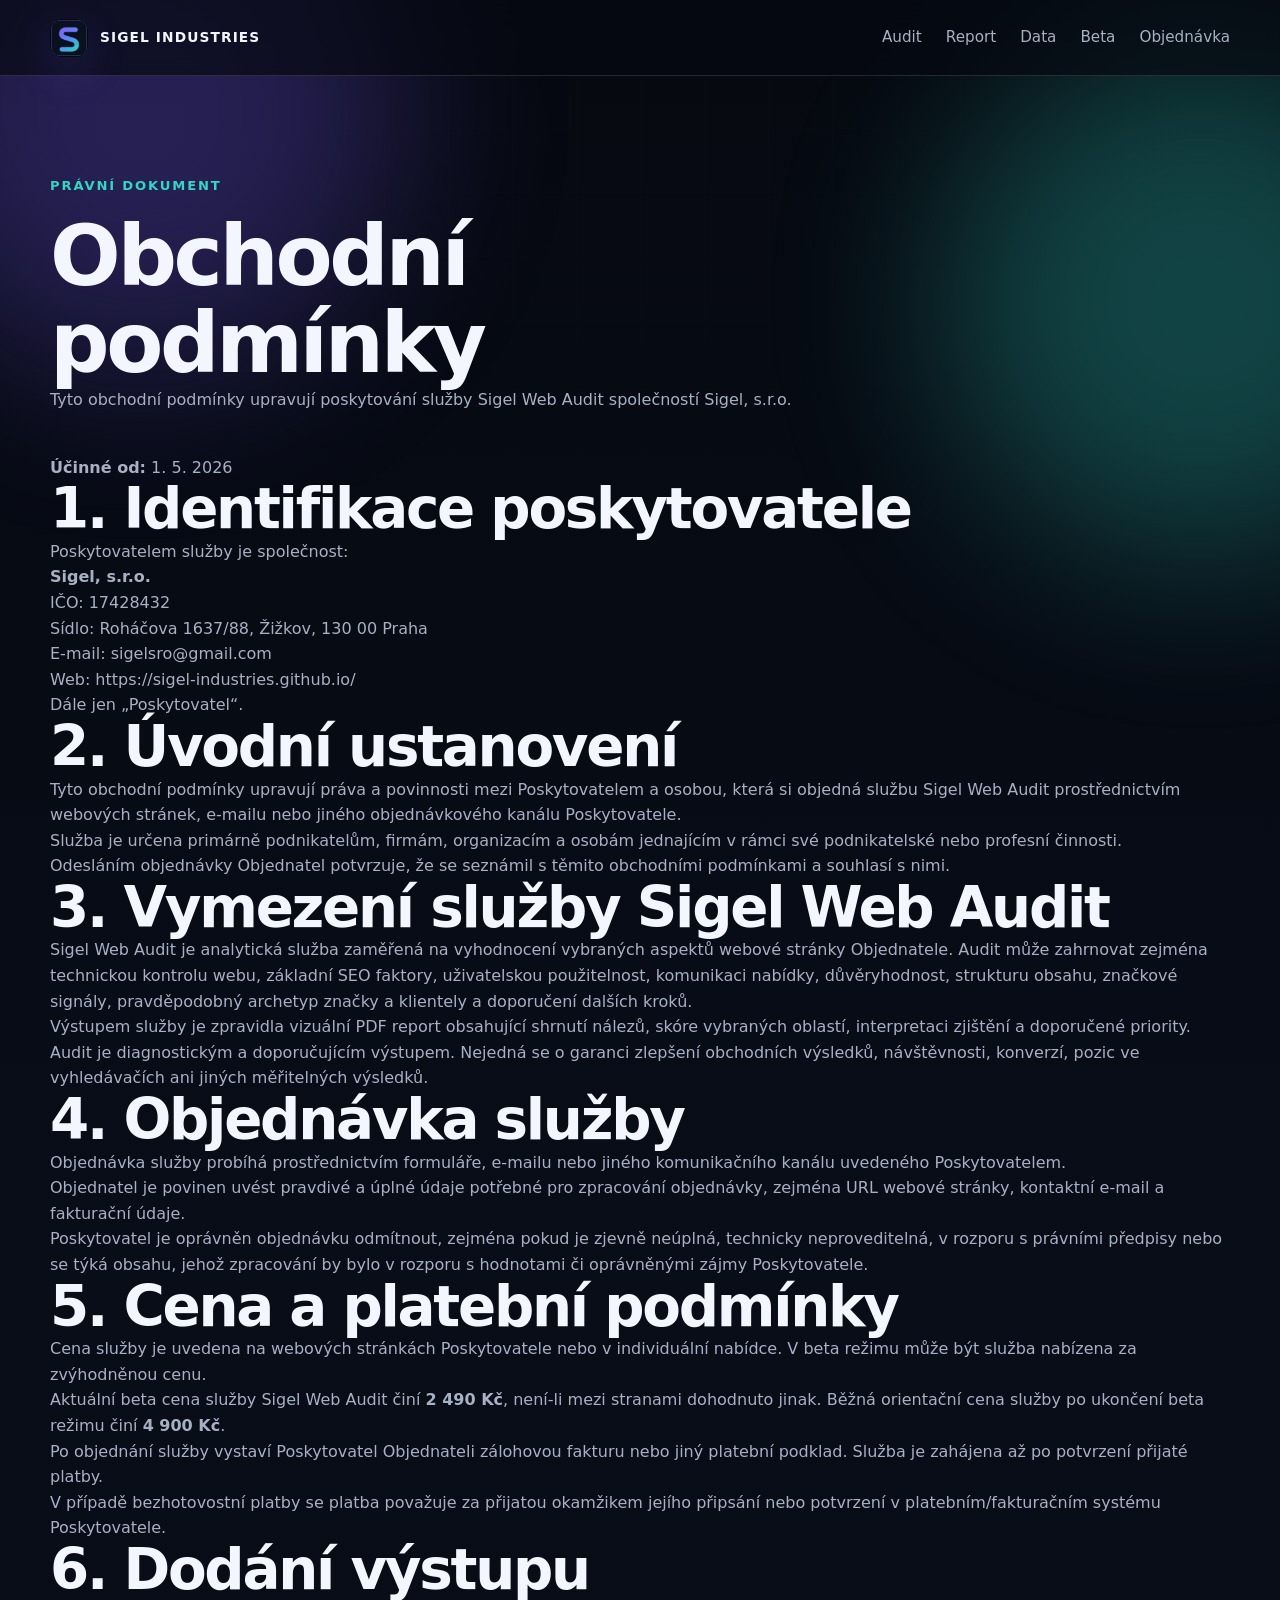
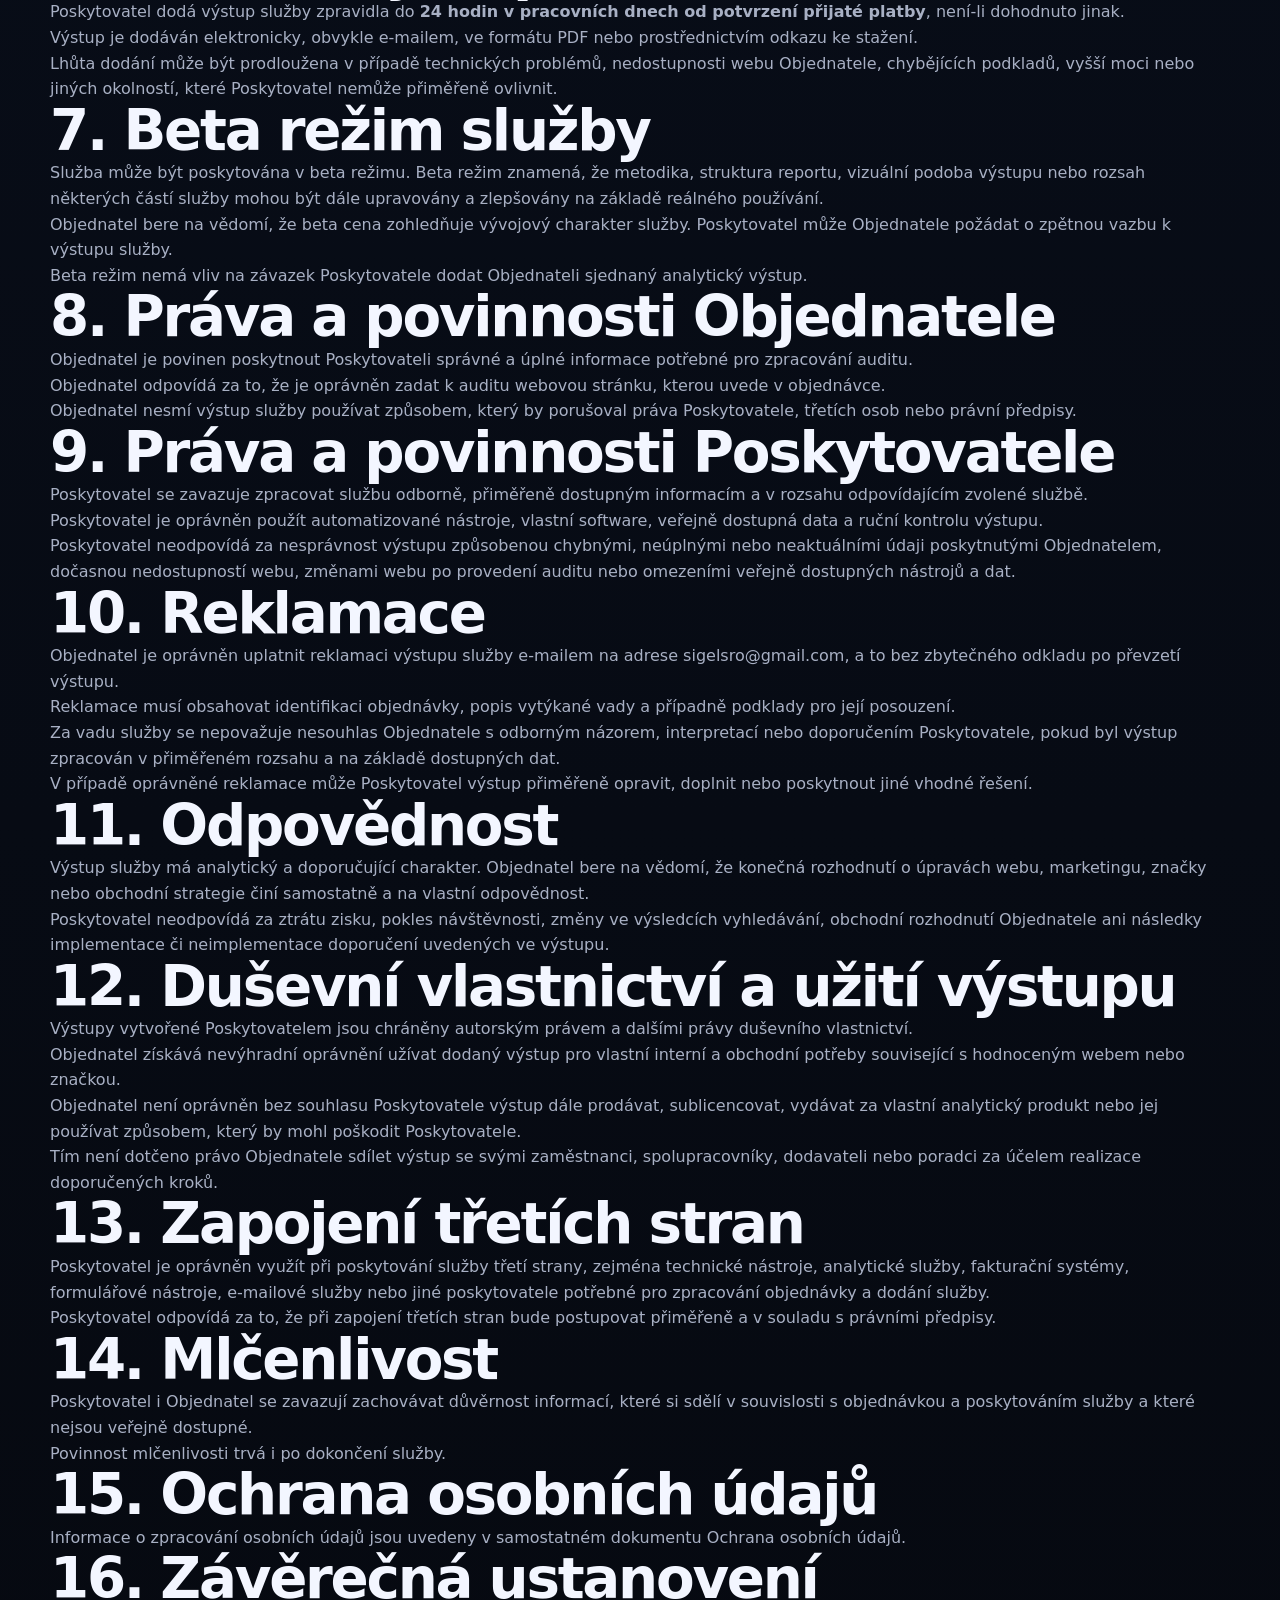
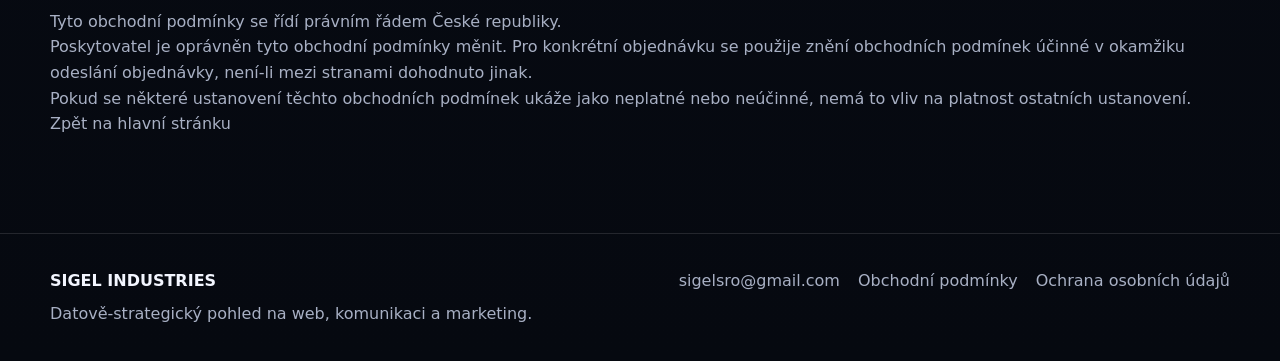
==== obchodni-podminky.html @ 108f1c7a "Create obchodni-podminky.html" ====
<!doctype html>
<html lang="cs">
<head>
  <meta charset="utf-8" />
  <meta name="viewport" content="width=device-width, initial-scale=1" />

  <title>Obchodní podmínky | SIGEL INDUSTRIES</title>
  <meta name="description" content="Obchodní podmínky služby Sigel Web Audit poskytované společností Sigel, s.r.o." />
  <meta name="robots" content="index, follow" />
  <link rel="canonical" href="https://sigel-industries.github.io/obchodni-podminky.html" />

  <link rel="icon" href="favicon.ico" sizes="any">
  <link rel="icon" type="image/png" sizes="32x32" href="favicon-32.png">
  <link rel="icon" type="image/png" sizes="16x16" href="favicon-16.png">
  <link rel="apple-touch-icon" href="apple-touch-icon.png">

  <link rel="stylesheet" href="style.css" />
</head>

<body>
  <div class="page-grid" aria-hidden="true"></div>
  <div class="page-glow page-glow-a" aria-hidden="true"></div>
  <div class="page-glow page-glow-b" aria-hidden="true"></div>

  <header class="site-header">
    <div class="container header-inner">
      <a href="index.html#top" class="brand" aria-label="SIGEL INDUSTRIES">
        <span class="brand-mark">
          <img src="sigel-mark-256.png" alt="" class="brand-logo" aria-hidden="true">
        </span>
        <span class="brand-text">SIGEL INDUSTRIES</span>
      </a>

      <nav class="nav" aria-label="Hlavní navigace">
        <a href="index.html#audit">Audit</a>
        <a href="index.html#report">Report</a>
        <a href="index.html#data">Data</a>
        <a href="index.html#beta">Beta</a>
        <a href="index.html#order">Objednávka</a>
      </nav>
    </div>
  </header>

  <main>
    <section class="section legal-page">
      <div class="container">
        <div class="section-heading reveal">
          <p class="eyebrow">Právní dokument</p>
          <h1>Obchodní podmínky</h1>
          <p>
            Tyto obchodní podmínky upravují poskytování služby Sigel Web Audit
            společností Sigel, s.r.o.
          </p>
        </div>

        <article class="legal-content reveal">
          <p><strong>Účinné od:</strong> 1. 5. 2026</p>

          <h2>1. Identifikace poskytovatele</h2>
          <p>
            Poskytovatelem služby je společnost:
          </p>
          <p>
            <strong>Sigel, s.r.o.</strong><br>
            IČO: 17428432<br>
            Sídlo: Roháčova 1637/88, Žižkov, 130 00 Praha<br>
            E-mail: <a href="mailto:sigelsro@gmail.com">sigelsro@gmail.com</a><br>
            Web: <a href="https://sigel-industries.github.io/">https://sigel-industries.github.io/</a>
          </p>
          <p>
            Dále jen „Poskytovatel“.
          </p>

          <h2>2. Úvodní ustanovení</h2>
          <p>
            Tyto obchodní podmínky upravují práva a povinnosti mezi Poskytovatelem
            a osobou, která si objedná službu Sigel Web Audit prostřednictvím webových
            stránek, e-mailu nebo jiného objednávkového kanálu Poskytovatele.
          </p>
          <p>
            Služba je určena primárně podnikatelům, firmám, organizacím a osobám
            jednajícím v rámci své podnikatelské nebo profesní činnosti.
          </p>
          <p>
            Odesláním objednávky Objednatel potvrzuje, že se seznámil s těmito
            obchodními podmínkami a souhlasí s nimi.
          </p>

          <h2>3. Vymezení služby Sigel Web Audit</h2>
          <p>
            Sigel Web Audit je analytická služba zaměřená na vyhodnocení vybraných
            aspektů webové stránky Objednatele. Audit může zahrnovat zejména technickou
            kontrolu webu, základní SEO faktory, uživatelskou použitelnost, komunikaci
            nabídky, důvěryhodnost, strukturu obsahu, značkové signály, pravděpodobný
            archetyp značky a klientely a doporučení dalších kroků.
          </p>
          <p>
            Výstupem služby je zpravidla vizuální PDF report obsahující shrnutí nálezů,
            skóre vybraných oblastí, interpretaci zjištění a doporučené priority.
          </p>
          <p>
            Audit je diagnostickým a doporučujícím výstupem. Nejedná se o garanci
            zlepšení obchodních výsledků, návštěvnosti, konverzí, pozic ve vyhledávačích
            ani jiných měřitelných výsledků.
          </p>

          <h2>4. Objednávka služby</h2>
          <p>
            Objednávka služby probíhá prostřednictvím formuláře, e-mailu nebo jiného
            komunikačního kanálu uvedeného Poskytovatelem.
          </p>
          <p>
            Objednatel je povinen uvést pravdivé a úplné údaje potřebné pro zpracování
            objednávky, zejména URL webové stránky, kontaktní e-mail a fakturační údaje.
          </p>
          <p>
            Poskytovatel je oprávněn objednávku odmítnout, zejména pokud je zjevně
            neúplná, technicky neproveditelná, v rozporu s právními předpisy nebo se
            týká obsahu, jehož zpracování by bylo v rozporu s hodnotami či oprávněnými
            zájmy Poskytovatele.
          </p>

          <h2>5. Cena a platební podmínky</h2>
          <p>
            Cena služby je uvedena na webových stránkách Poskytovatele nebo v individuální
            nabídce. V beta režimu může být služba nabízena za zvýhodněnou cenu.
          </p>
          <p>
            Aktuální beta cena služby Sigel Web Audit činí <strong>2 490 Kč</strong>,
            není-li mezi stranami dohodnuto jinak. Běžná orientační cena služby po ukončení
            beta režimu činí <strong>4 900 Kč</strong>.
          </p>
          <p>
            Po objednání služby vystaví Poskytovatel Objednateli zálohovou fakturu nebo
            jiný platební podklad. Služba je zahájena až po potvrzení přijaté platby.
          </p>
          <p>
            V případě bezhotovostní platby se platba považuje za přijatou okamžikem
            jejího připsání nebo potvrzení v platebním/fakturačním systému Poskytovatele.
          </p>

          <h2>6. Dodání výstupu</h2>
          <p>
            Poskytovatel dodá výstup služby zpravidla do <strong>24 hodin v pracovních dnech
            od potvrzení přijaté platby</strong>, není-li dohodnuto jinak.
          </p>
          <p>
            Výstup je dodáván elektronicky, obvykle e-mailem, ve formátu PDF nebo
            prostřednictvím odkazu ke stažení.
          </p>
          <p>
            Lhůta dodání může být prodloužena v případě technických problémů, nedostupnosti
            webu Objednatele, chybějících podkladů, vyšší moci nebo jiných okolností,
            které Poskytovatel nemůže přiměřeně ovlivnit.
          </p>

          <h2>7. Beta režim služby</h2>
          <p>
            Služba může být poskytována v beta režimu. Beta režim znamená, že metodika,
            struktura reportu, vizuální podoba výstupu nebo rozsah některých částí služby
            mohou být dále upravovány a zlepšovány na základě reálného používání.
          </p>
          <p>
            Objednatel bere na vědomí, že beta cena zohledňuje vývojový charakter služby.
            Poskytovatel může Objednatele požádat o zpětnou vazbu k výstupu služby.
          </p>
          <p>
            Beta režim nemá vliv na závazek Poskytovatele dodat Objednateli sjednaný
            analytický výstup.
          </p>

          <h2>8. Práva a povinnosti Objednatele</h2>
          <p>
            Objednatel je povinen poskytnout Poskytovateli správné a úplné informace
            potřebné pro zpracování auditu.
          </p>
          <p>
            Objednatel odpovídá za to, že je oprávněn zadat k auditu webovou stránku,
            kterou uvede v objednávce.
          </p>
          <p>
            Objednatel nesmí výstup služby používat způsobem, který by porušoval práva
            Poskytovatele, třetích osob nebo právní předpisy.
          </p>

          <h2>9. Práva a povinnosti Poskytovatele</h2>
          <p>
            Poskytovatel se zavazuje zpracovat službu odborně, přiměřeně dostupným
            informacím a v rozsahu odpovídajícím zvolené službě.
          </p>
          <p>
            Poskytovatel je oprávněn použít automatizované nástroje, vlastní software,
            veřejně dostupná data a ruční kontrolu výstupu.
          </p>
          <p>
            Poskytovatel neodpovídá za nesprávnost výstupu způsobenou chybnými,
            neúplnými nebo neaktuálními údaji poskytnutými Objednatelem, dočasnou
            nedostupností webu, změnami webu po provedení auditu nebo omezeními
            veřejně dostupných nástrojů a dat.
          </p>

          <h2>10. Reklamace</h2>
          <p>
            Objednatel je oprávněn uplatnit reklamaci výstupu služby e-mailem na adrese
            <a href="mailto:sigelsro@gmail.com">sigelsro@gmail.com</a>, a to bez zbytečného
            odkladu po převzetí výstupu.
          </p>
          <p>
            Reklamace musí obsahovat identifikaci objednávky, popis vytýkané vady
            a případně podklady pro její posouzení.
          </p>
          <p>
            Za vadu služby se nepovažuje nesouhlas Objednatele s odborným názorem,
            interpretací nebo doporučením Poskytovatele, pokud byl výstup zpracován
            v přiměřeném rozsahu a na základě dostupných dat.
          </p>
          <p>
            V případě oprávněné reklamace může Poskytovatel výstup přiměřeně opravit,
            doplnit nebo poskytnout jiné vhodné řešení.
          </p>

          <h2>11. Odpovědnost</h2>
          <p>
            Výstup služby má analytický a doporučující charakter. Objednatel bere na vědomí,
            že konečná rozhodnutí o úpravách webu, marketingu, značky nebo obchodní
            strategie činí samostatně a na vlastní odpovědnost.
          </p>
          <p>
            Poskytovatel neodpovídá za ztrátu zisku, pokles návštěvnosti, změny ve výsledcích
            vyhledávání, obchodní rozhodnutí Objednatele ani následky implementace či
            neimplementace doporučení uvedených ve výstupu.
          </p>

          <h2>12. Duševní vlastnictví a užití výstupu</h2>
          <p>
            Výstupy vytvořené Poskytovatelem jsou chráněny autorským právem a dalšími
            právy duševního vlastnictví.
          </p>
          <p>
            Objednatel získává nevýhradní oprávnění užívat dodaný výstup pro vlastní
            interní a obchodní potřeby související s hodnoceným webem nebo značkou.
          </p>
          <p>
            Objednatel není oprávněn bez souhlasu Poskytovatele výstup dále prodávat,
            sublicencovat, vydávat za vlastní analytický produkt nebo jej používat způsobem,
            který by mohl poškodit Poskytovatele.
          </p>
          <p>
            Tím není dotčeno právo Objednatele sdílet výstup se svými zaměstnanci,
            spolupracovníky, dodavateli nebo poradci za účelem realizace doporučených
            kroků.
          </p>

          <h2>13. Zapojení třetích stran</h2>
          <p>
            Poskytovatel je oprávněn využít při poskytování služby třetí strany, zejména
            technické nástroje, analytické služby, fakturační systémy, formulářové nástroje,
            e-mailové služby nebo jiné poskytovatele potřebné pro zpracování objednávky
            a dodání služby.
          </p>
          <p>
            Poskytovatel odpovídá za to, že při zapojení třetích stran bude postupovat
            přiměřeně a v souladu s právními předpisy.
          </p>

          <h2>14. Mlčenlivost</h2>
          <p>
            Poskytovatel i Objednatel se zavazují zachovávat důvěrnost informací, které
            si sdělí v souvislosti s objednávkou a poskytováním služby a které nejsou
            veřejně dostupné.
          </p>
          <p>
            Povinnost mlčenlivosti trvá i po dokončení služby.
          </p>

          <h2>15. Ochrana osobních údajů</h2>
          <p>
            Informace o zpracování osobních údajů jsou uvedeny v samostatném dokumentu
            <a href="ochrana-osobnich-udaju.html">Ochrana osobních údajů</a>.
          </p>

          <h2>16. Závěrečná ustanovení</h2>
          <p>
            Tyto obchodní podmínky se řídí právním řádem České republiky.
          </p>
          <p>
            Poskytovatel je oprávněn tyto obchodní podmínky měnit. Pro konkrétní objednávku
            se použije znění obchodních podmínek účinné v okamžiku odeslání objednávky,
            není-li mezi stranami dohodnuto jinak.
          </p>
          <p>
            Pokud se některé ustanovení těchto obchodních podmínek ukáže jako neplatné
            nebo neúčinné, nemá to vliv na platnost ostatních ustanovení.
          </p>

          <p class="legal-backlink">
            <a href="index.html">Zpět na hlavní stránku</a>
          </p>
        </article>
      </div>
    </section>
  </main>

  <footer class="site-footer">
    <div class="container footer-inner">
      <div>
        <strong>SIGEL INDUSTRIES</strong>
        <p>Datově-strategický pohled na web, komunikaci a marketing.</p>
      </div>

      <div class="footer-links">
        <a href="mailto:sigelsro@gmail.com">sigelsro@gmail.com</a>
        <a href="obchodni-podminky.html">Obchodní podmínky</a>
        <a href="ochrana-osobnich-udaju.html">Ochrana osobních údajů</a>
      </div>
    </div>
  </footer>

  <script src="script.js"></script>
</body>
</html>
---- style.css ----
:root {
  --bg: #060910;
  --bg-soft: #0d1220;
  --bg-soft-2: #121933;
  --panel: rgba(255, 255, 255, 0.06);
  --panel-strong: rgba(255, 255, 255, 0.09);
  --text: #f3f6ff;
  --muted: #a8b0c4;
  --muted-2: #727b92;
  --line: rgba(255, 255, 255, 0.12);
  --accent: #7c5cff;
  --accent-2: #31d7c5;
  --accent-3: #96a7ff;
  --radius: 24px;
  --shadow: 0 30px 90px rgba(0, 0, 0, 0.35);
  --max: 1180px;
  --header-h: 76px;
}

* {
  box-sizing: border-box;
}

html {
  scroll-behavior: smooth;
  overflow-x: hidden;
}

body {
  margin: 0;
  font-family:
    Inter, ui-sans-serif, system-ui, -apple-system, BlinkMacSystemFont,
    "Segoe UI", sans-serif;
  background:
    linear-gradient(180deg, #060910 0%, #080d18 36%, #060910 100%);
  color: var(--text);
  line-height: 1.6;
  overflow-x: hidden;
}

.page-grid {
  position: fixed;
  inset: 0;
  pointer-events: none;
  z-index: -3;
  background-image:
    linear-gradient(rgba(255,255,255,0.03) 1px, transparent 1px),
    linear-gradient(90deg, rgba(255,255,255,0.03) 1px, transparent 1px);
  background-size: 64px 64px;
  mask-image: radial-gradient(circle at 50% 0%, black, transparent 72%);
  opacity: 0.42;
}

.page-glow {
  position: fixed;
  pointer-events: none;
  z-index: -4;
  width: 520px;
  height: 520px;
  border-radius: 999px;
  filter: blur(90px);
  opacity: 0.28;
}

.page-glow-a {
  top: -150px;
  left: -120px;
  background: #7c5cff;
}

.page-glow-b {
  top: 40px;
  right: -180px;
  background: #31d7c5;
}

a {
  color: inherit;
  text-decoration: none;
}

p {
  color: var(--muted);
  margin: 0;
}

h1,
h2,
h3 {
  margin: 0;
  line-height: 1.04;
  letter-spacing: -0.04em;
}

h1 {
  font-size: clamp(3rem, 6.5vw, 5.8rem);
}

h2 {
  font-size: clamp(2rem, 4.4vw, 4rem);
}

h3 {
  font-size: 1.2rem;
}

img,
svg,
iframe {
  max-width: 100%;
  height: auto;
}

.container {
  width: min(var(--max), calc(100% - 40px));
  margin: 0 auto;
}

.section {
  padding: 96px 0;
}

.eyebrow {
  display: inline-flex;
  color: var(--accent-2);
  font-size: 0.82rem;
  text-transform: uppercase;
  letter-spacing: 0.14em;
  font-weight: 700;
  margin-bottom: 18px;
}

.reveal {
  opacity: 0;
  transform: translateY(22px);
  transition:
    opacity 0.75s ease,
    transform 0.75s ease;
}

.reveal.is-visible {
  opacity: 1;
  transform: translateY(0);
}

.site-header {
  position: sticky;
  top: 0;
  z-index: 100;
  height: var(--header-h);
  backdrop-filter: blur(18px);
  background: rgba(7, 10, 18, 0.68);
  border-bottom: 1px solid var(--line);
  transition: background 0.24s ease, box-shadow 0.24s ease;
}

.site-header.is-scrolled {
  background: rgba(7, 10, 18, 0.92);
  box-shadow: 0 18px 50px rgba(0, 0, 0, 0.28);
}

.header-inner {
  height: 100%;
  display: flex;
  justify-content: space-between;
  align-items: center;
}

.brand {
  display: inline-flex;
  align-items: center;
  gap: 12px;
  font-weight: 700;
}

.brand-mark {
  width: 38px;
  height: 38px;
  border-radius: 12px;
  display: grid;
  place-items: center;
  background: transparent;
  border: none;
  overflow: hidden;
  box-shadow: 0 14px 40px rgba(124, 92, 255, 0.18);
}

.brand-logo {
  width: 38px;
  height: 38px;
  display: block;
  object-fit: cover;
  border-radius: 12px;
}

.brand-text {
  letter-spacing: 0.08em;
  text-transform: uppercase;
  font-size: 0.86rem;
  font-weight: 800;
}

.nav {
  display: flex;
  gap: 24px;
}

.nav a {
  position: relative;
  color: var(--muted);
  font-size: 0.95rem;
  transition: color 0.2s ease;
  padding: 4px 0;
}

.nav a::after {
  content: "";
  position: absolute;
  left: 0;
  bottom: -7px;
  width: 100%;
  height: 2px;
  background: linear-gradient(90deg, var(--accent), var(--accent-2));
  transform: scaleX(0);
  transform-origin: left;
  transition: transform 0.22s ease;
}

.nav a:hover,
.nav a.active {
  color: var(--text);
}

.nav a:hover::after,
.nav a.active::after {
  transform: scaleX(1);
}

.hero {
  min-height: calc(100vh - var(--header-h));
  display: flex;
  align-items: center;
  padding-top: 72px;
}

.hero-grid {
  display: grid;
  grid-template-columns: 1.02fr 0.98fr;
  gap: 58px;
  align-items: center;
}

.hero-text {
  max-width: 680px;
  font-size: 1.15rem;
  margin-top: 22px;
}

.hero-actions,
.section-actions {
  display: flex;
  gap: 14px;
  flex-wrap: wrap;
  margin-top: 32px;
}

.hero-meta {
  display: flex;
  flex-wrap: wrap;
  gap: 10px;
  margin-top: 26px;
}

.hero-meta span {
  color: var(--muted);
  border: 1px solid var(--line);
  border-radius: 999px;
  padding: 8px 12px;
  font-size: 0.88rem;
  background: rgba(255, 255, 255, 0.035);
}

.btn {
  position: relative;
  overflow: hidden;
  display: inline-flex;
  align-items: center;
  justify-content: center;
  min-height: 52px;
  padding: 0 22px;
  border-radius: 999px;
  font-weight: 750;
  transition:
    transform 0.2s ease,
    border-color 0.2s ease,
    background 0.2s ease,
    box-shadow 0.2s ease;
  will-change: transform;
}

.btn:hover {
  transform: translateY(-2px);
}

.btn-primary {
  background: linear-gradient(135deg, var(--accent), var(--accent-2));
  background-size: 180% 180%;
  color: white;
  box-shadow: 0 20px 50px rgba(124, 92, 255, 0.28);
  animation: gradientDrift 8s ease infinite;
}

.btn-secondary {
  border: 1px solid var(--line);
  background: rgba(255, 255, 255, 0.04);
  color: var(--text);
}

.btn-shine::before {
  content: "";
  position: absolute;
  top: 0;
  left: -120%;
  width: 90%;
  height: 100%;
  background: linear-gradient(90deg, transparent, rgba(255,255,255,0.28), transparent);
  transform: skewX(-18deg);
  transition: left 0.6s ease;
}

.btn-shine:hover::before {
  left: 130%;
}

.full {
  width: 100%;
}

@keyframes gradientDrift {
  0%, 100% {
    background-position: 0% 50%;
  }

  50% {
    background-position: 100% 50%;
  }
}

.interactive-card {
  position: relative;
  overflow: hidden;
  isolation: isolate;
  --x: 50%;
  --y: 50%;
}

.interactive-card::before {
  content: "";
  position: absolute;
  inset: 0;
  background:
    radial-gradient(
      320px circle at var(--x) var(--y),
      rgba(49, 215, 197, 0.11),
      transparent 45%
    );
  opacity: 0;
  transition: opacity 0.22s ease;
  z-index: 0;
  pointer-events: none;
}

.interactive-card:hover::before {
  opacity: 1;
}

.interactive-card > * {
  position: relative;
  z-index: 1;
}

.tilt-card {
  transform-style: preserve-3d;
  transition:
    transform 0.16s ease,
    box-shadow 0.2s ease,
    border-color 0.2s ease;
}

.tilt-card:hover {
  box-shadow: 0 26px 70px rgba(0, 0, 0, 0.32);
}

.audit-snapshot,
.pdf-callout,
.benchmark-box,
.price-card,
.form-placeholder {
  border: 1px solid transparent;
  background:
    linear-gradient(180deg, rgba(8, 13, 24, 0.96), rgba(8, 13, 24, 0.82)) padding-box,
    linear-gradient(135deg, rgba(124, 92, 255, 0.45), rgba(49, 215, 197, 0.22), rgba(255, 255, 255, 0.08)) border-box;
}

.audit-snapshot {
  position: relative;
  border-radius: 32px;
  padding: 26px;
  box-shadow: var(--shadow);
}

.audit-snapshot::after {
  content: "";
  position: absolute;
  inset: 0;
  z-index: 2;
  pointer-events: none;
  border-radius: inherit;
  background:
    linear-gradient(
      180deg,
      transparent 0%,
      rgba(49, 215, 197, 0.07) 46%,
      rgba(49, 215, 197, 0.16) 50%,
      rgba(49, 215, 197, 0.07) 54%,
      transparent 100%
    );
  transform: translateY(-120%);
  animation: scanSweep 5.5s ease-in-out infinite;
  opacity: 0.75;
}

@keyframes scanSweep {
  0%, 24% {
    transform: translateY(-120%);
  }

  46%, 54% {
    transform: translateY(0%);
  }

  76%, 100% {
    transform: translateY(120%);
  }
}

.snapshot-header {
  display: flex;
  align-items: flex-start;
  justify-content: space-between;
  gap: 18px;
  margin-bottom: 26px;
}

.snapshot-kicker {
  display: block;
  color: var(--accent-2);
  font-size: 0.78rem;
  text-transform: uppercase;
  letter-spacing: 0.14em;
  font-weight: 800;
  margin-bottom: 8px;
}

.snapshot-header h2 {
  font-size: clamp(1.2rem, 2vw, 1.65rem);
  letter-spacing: -0.04em;
}

.snapshot-badge {
  display: inline-flex;
  border: 1px solid rgba(49, 215, 197, 0.35);
  color: var(--accent-2);
  border-radius: 999px;
  padding: 6px 10px;
  font-size: 0.78rem;
  font-weight: 800;
}

.snapshot-score-block {
  display: grid;
  grid-template-columns: 155px 1fr;
  gap: 20px;
  align-items: center;
  padding: 22px;
  border-radius: 24px;
  border: 1px solid var(--line);
  background:
    radial-gradient(circle at 10% 20%, rgba(49, 215, 197, 0.12), transparent 30%),
    rgba(255,255,255,0.04);
  margin-bottom: 22px;
}

.snapshot-score strong {
  display: block;
  font-size: 5.4rem;
  line-height: 0.86;
  letter-spacing: -0.08em;
}

.snapshot-score span {
  display: block;
  color: var(--muted);
  margin-top: 10px;
}

.snapshot-summary p {
  font-size: 1.02rem;
}

.snapshot-metrics {
  display: grid;
  gap: 13px;
  margin-bottom: 22px;
}

.metric-top {
  display: flex;
  justify-content: space-between;
  color: var(--muted);
  font-size: 0.9rem;
  margin-bottom: 8px;
}

.metric-top strong {
  color: var(--text);
}

.metric-bar,
.screen-bar {
  height: 10px;
  border-radius: 999px;
  background: rgba(255,255,255,0.08);
  overflow: hidden;
}

.metric-bar i,
.screen-bar i {
  display: block;
  height: 100%;
  border-radius: inherit;
  background: linear-gradient(90deg, var(--accent), var(--accent-2));
  transform-origin: left;
  animation: metricLoad 1.15s ease both;
}

@keyframes metricLoad {
  from {
    transform: scaleX(0);
    opacity: 0.45;
  }

  to {
    transform: scaleX(1);
    opacity: 1;
  }
}

.snapshot-priorities {
  border: 1px solid var(--line);
  border-radius: 24px;
  padding: 20px;
  background: rgba(255,255,255,0.035);
  margin-bottom: 18px;
}

.priority-title {
  display: flex;
  justify-content: space-between;
  gap: 16px;
  margin-bottom: 16px;
}

.priority-title span {
  color: var(--muted);
}

.priority-title strong {
  color: var(--text);
}

.snapshot-priorities ol {
  list-style: none;
  padding: 0;
  margin: 0;
  display: grid;
  gap: 12px;
}

.snapshot-priorities li {
  display: grid;
  grid-template-columns: 38px 1fr;
  gap: 12px;
  align-items: start;
}

.snapshot-priorities li span {
  display: grid;
  place-items: center;
  width: 34px;
  height: 34px;
  border-radius: 12px;
  background: rgba(49, 215, 197, 0.12);
  color: var(--accent-2);
  font-weight: 850;
  font-size: 0.82rem;
}

.snapshot-priorities li p {
  padding-top: 3px;
}

.snapshot-footer {
  display: flex;
  justify-content: space-between;
  gap: 16px;
  color: var(--muted);
  font-size: 0.9rem;
}

.snapshot-footer a {
  color: var(--accent-2);
  font-weight: 800;
  position: relative;
}

.snapshot-footer a::after,
.footer-links a::after {
  content: "";
  position: absolute;
  left: 0;
  bottom: -3px;
  width: 100%;
  height: 1px;
  background: currentColor;
  transform: scaleX(0);
  transform-origin: left;
  transition: transform 0.22s ease;
}

.snapshot-footer a:hover::after,
.footer-links a:hover::after {
  transform: scaleX(1);
}

.signal-strip {
  padding: 22px 0;
  border-top: 1px solid var(--line);
  border-bottom: 1px solid var(--line);
  background: rgba(255, 255, 255, 0.028);
}

.signal-grid {
  display: grid;
  grid-template-columns: repeat(4, 1fr);
  gap: 14px;
}

.signal-item {
  padding: 18px;
  border: 1px solid var(--line);
  border-radius: 20px;
  background: rgba(255, 255, 255, 0.04);
  transition:
    transform 0.22s ease,
    border-color 0.22s ease,
    background 0.22s ease;
}

.signal-item:hover {
  transform: translateY(-4px);
  border-color: rgba(49, 215, 197, 0.3);
  background: rgba(255,255,255,0.06);
}

.signal-item span {
  display: block;
  font-size: 1.55rem;
  font-weight: 850;
  letter-spacing: -0.05em;
  margin-bottom: 8px;
  background: linear-gradient(135deg, var(--text), var(--accent-2));
  -webkit-background-clip: text;
  color: transparent;
}

.signal-item p {
  font-size: 0.92rem;
}

.problem {
  background: linear-gradient(180deg, transparent, rgba(255,255,255,0.02), transparent);
}

.problem-grid {
  display: grid;
  grid-template-columns: 1fr 360px;
  gap: 30px;
  align-items: start;
}

.problem-copy h2 {
  margin-bottom: 20px;
}

.problem-card {
  padding: 24px;
  border-radius: 24px;
  border: 1px solid var(--line);
  background: rgba(255,255,255,0.04);
}

.card-label {
  display: inline-flex;
  margin-bottom: 16px;
  padding: 6px 10px;
  border-radius: 999px;
  border: 1px solid var(--line);
  color: var(--accent-2);
  font-size: 0.8rem;
}

.problem-card ul {
  margin: 0;
  padding-left: 18px;
  color: var(--muted);
  display: grid;
  gap: 10px;
}

.method {
  padding-top: 72px;
  padding-bottom: 72px;
}

.method-heading {
  max-width: 760px;
  margin-bottom: 32px;
}

.method-heading h2 {
  margin-bottom: 12px;
}

.method-flow {
  display: grid;
  grid-template-columns: 1fr auto 1fr auto 1fr auto 1fr;
  gap: 14px;
  align-items: stretch;
}

.method-step {
  min-height: 210px;
  padding: 24px;
  border: 1px solid var(--line);
  border-radius: 24px;
  background:
    radial-gradient(circle at 20% 10%, rgba(49, 215, 197, 0.08), transparent 30%),
    rgba(255,255,255,0.045);
  transition:
    transform 0.24s ease,
    border-color 0.24s ease,
    background 0.24s ease;
}

.method-step:hover {
  transform: translateY(-5px);
  background:
    radial-gradient(circle at 20% 10%, rgba(49, 215, 197, 0.13), transparent 32%),
    rgba(255,255,255,0.062);
}

.method-step span {
  display: inline-flex;
  color: var(--accent-2);
  font-weight: 850;
  margin-bottom: 28px;
  position: relative;
}

.method-step span::after {
  content: "";
  position: absolute;
  left: 0;
  bottom: -9px;
  width: 22px;
  height: 2px;
  border-radius: 999px;
  background: linear-gradient(90deg, var(--accent), var(--accent-2));
  transition: width 0.22s ease;
}

.method-step:hover span::after {
  width: 44px;
}

.method-step h3 {
  margin-bottom: 12px;
}

.method-arrow {
  display: grid;
  place-items: center;
  color: var(--accent-2);
  font-size: 1.4rem;
  opacity: 0.8;
}

.section-heading {
  max-width: 820px;
  margin-bottom: 42px;
}

.section-heading h2 {
  margin-bottom: 18px;
}

.feature-grid {
  display: grid;
  grid-template-columns: repeat(3, 1fr);
  gap: 18px;
}

.feature-card {
  min-height: 240px;
  padding: 26px;
  border-radius: 24px;
  border: 1px solid var(--line);
  background: rgba(255,255,255,0.045);
  transition:
    transform 0.22s ease,
    border-color 0.22s ease,
    background 0.22s ease;
}

.feature-card:hover,
.audit-snapshot:hover,
.report-main:hover,
.report-side-card:hover,
.method-step:hover,
.signal-item:hover,
.price-card:hover,
.form-placeholder:hover {
  border-color: rgba(49, 215, 197, 0.38);
}

.feature-card:hover {
  transform: translateY(-5px);
  background: rgba(255,255,255,0.07);
}

.feature-card h3 {
  margin-bottom: 12px;
}

.icon-box {
  width: 50px;
  height: 50px;
  border-radius: 16px;
  display: grid;
  place-items: center;
  margin-bottom: 22px;
  background:
    radial-gradient(circle at 30% 20%, rgba(49, 215, 197, 0.42), transparent 38%),
    linear-gradient(135deg, rgba(124, 92, 255, 0.25), rgba(255, 255, 255, 0.06));
  border: 1px solid rgba(255, 255, 255, 0.15);
}

.icon-box svg {
  width: 24px;
  height: 24px;
  fill: none;
  stroke: var(--text);
  stroke-width: 1.8;
  stroke-linecap: round;
  stroke-linejoin: round;
}

.report-grid {
  display: grid;
  grid-template-columns: 1.25fr 1fr 1fr;
  gap: 18px;
}

.report-main,
.report-side-card {
  border-radius: 24px;
  border: 1px solid var(--line);
  background:
    linear-gradient(180deg, rgba(255,255,255,0.075), rgba(255,255,255,0.035));
  padding: 24px;
  box-shadow: 0 24px 80px rgba(0, 0, 0, 0.2);
  transition:
    transform 0.22s ease,
    border-color 0.22s ease,
    background 0.22s ease;
}

.report-main:hover,
.report-side-card:hover {
  transform: translateY(-5px);
}

.report-main {
  grid-row: span 2;
  min-height: 610px;
  display: flex;
  flex-direction: column;
  justify-content: space-between;
}

.report-screen {
  min-height: 370px;
  padding: 20px;
  border-radius: 22px;
  border: 1px solid rgba(255,255,255,0.14);
  background:
    linear-gradient(180deg, rgba(255,255,255,0.11), rgba(255,255,255,0.04)),
    rgba(9, 13, 24, 0.6);
}

.screen-top {
  display: flex;
  gap: 8px;
  margin-bottom: 24px;
}

.screen-top span {
  width: 10px;
  height: 10px;
  border-radius: 999px;
  background: rgba(255,255,255,0.22);
}

.screen-header-line {
  height: 12px;
  border-radius: 999px;
  background: rgba(255,255,255,0.16);
  margin-bottom: 10px;
}

.screen-header-line.large {
  width: 58%;
}

.screen-header-line.medium {
  width: 38%;
  margin-bottom: 26px;
}

.screen-main-row {
  display: grid;
  grid-template-columns: 150px 1fr;
  gap: 18px;
}

.screen-big-number {
  font-size: 5.6rem;
  font-weight: 900;
  line-height: 1;
  letter-spacing: -0.08em;
}

.screen-bars {
  display: grid;
  gap: 12px;
  align-content: start;
}

.screen-mini-grid {
  display: grid;
  grid-template-columns: repeat(3, 1fr);
  gap: 12px;
  margin-top: 24px;
}

.screen-mini-grid div {
  height: 72px;
  border-radius: 18px;
  background: rgba(255,255,255,0.06);
}

.report-copy {
  margin-top: 20px;
}

.preview-label {
  display: inline-flex;
  border: 1px solid var(--line);
  border-radius: 999px;
  padding: 6px 10px;
  color: var(--accent-2);
  font-size: 0.8rem;
  margin-bottom: 16px;
}

.report-copy h3,
.report-side-card h3 {
  margin-bottom: 12px;
}

.report-side-card {
  min-height: 290px;
}

.mini-report-visual {
  height: 112px;
  border-radius: 18px;
  margin-bottom: 20px;
  border: 1px solid rgba(255,255,255,0.12);
  position: relative;
  overflow: hidden;
}

.mini-report-visual::before,
.mini-report-visual::after {
  content: "";
  position: absolute;
  border-radius: 999px;
}

.visual-tech {
  background:
    linear-gradient(90deg, rgba(124,92,255,0.38), transparent),
    repeating-linear-gradient(90deg, rgba(255,255,255,0.1) 0 2px, transparent 2px 22px);
}

.visual-tech::before {
  left: 20px;
  top: 22px;
  width: 48px;
  height: 48px;
  background: rgba(49,215,197,0.45);
}

.visual-comm {
  background:
    linear-gradient(135deg, rgba(49,215,197,0.32), transparent),
    linear-gradient(rgba(255,255,255,0.11) 0 0) 20px 24px / 65% 10px no-repeat,
    linear-gradient(rgba(255,255,255,0.08) 0 0) 20px 50px / 45% 10px no-repeat,
    rgba(255,255,255,0.04);
}

.visual-arch {
  background:
    radial-gradient(circle at 50% 50%, rgba(124,92,255,0.4) 0 18%, transparent 19%),
    radial-gradient(circle at 25% 30%, rgba(49,215,197,0.28) 0 10%, transparent 11%),
    radial-gradient(circle at 75% 68%, rgba(255,255,255,0.18) 0 10%, transparent 11%),
    rgba(255,255,255,0.04);
}

.visual-roadmap {
  background:
    linear-gradient(90deg, transparent 0 18%, rgba(255,255,255,0.16) 18% 20%, transparent 20%),
    linear-gradient(rgba(124,92,255,0.38) 0 0) 28% 28px / 56% 12px no-repeat,
    linear-gradient(rgba(49,215,197,0.34) 0 0) 28% 58px / 42% 12px no-repeat,
    linear-gradient(rgba(255,255,255,0.14) 0 0) 28% 88px / 66% 12px no-repeat,
    rgba(255,255,255,0.04);
}

.pdf-callout {
  margin-top: 26px;
  display: grid;
  grid-template-columns: 1fr auto;
  gap: 20px;
  align-items: center;
  padding: 24px;
  border-radius: 24px;
}

.pdf-callout h3 {
  margin-bottom: 10px;
}

.benchmark-box {
  display: grid;
  grid-template-columns: 1fr 1fr;
  gap: 28px;
  border-radius: 28px;
  padding: 34px;
}

.benchmark-copy h2 {
  margin-bottom: 16px;
}

.benchmark-tags {
  display: flex;
  flex-wrap: wrap;
  gap: 12px;
  align-content: start;
}

.tag {
  display: inline-flex;
  padding: 10px 14px;
  border-radius: 999px;
  border: 1px solid var(--line);
  background: rgba(255,255,255,0.05);
  color: var(--text);
  font-size: 0.9rem;
  transition:
    transform 0.22s ease,
    border-color 0.22s ease,
    background 0.22s ease;
}

.tag:hover {
  transform: translateY(-3px);
  border-color: rgba(49, 215, 197, 0.35);
  background: rgba(49, 215, 197, 0.07);
}

.beta-grid,
.order-box {
  display: grid;
  grid-template-columns: 1fr 380px;
  gap: 28px;
  align-items: stretch;
}

.beta-left {
  padding-right: 10px;
}

.beta-left h2,
.order-copy h2 {
  margin-bottom: 14px;
}

.process-mini {
  display: grid;
  grid-template-columns: repeat(4, 1fr);
  gap: 12px;
  margin-top: 26px;
}

.mini-step {
  padding: 16px;
  border-radius: 18px;
  border: 1px solid var(--line);
  background: rgba(255,255,255,0.04);
  text-align: center;
  transition:
    transform 0.22s ease,
    border-color 0.22s ease;
}

.mini-step:hover {
  transform: translateY(-3px);
  border-color: rgba(49, 215, 197, 0.28);
}

.mini-step span {
  display: inline-grid;
  place-items: center;
  width: 32px;
  height: 32px;
  border-radius: 12px;
  margin-bottom: 10px;
  background: linear-gradient(135deg, var(--accent), var(--accent-2));
  font-weight: 800;
}

.mini-step p {
  font-size: 0.88rem;
}

.price-card,
.form-placeholder {
  padding: 28px;
  border-radius: 24px;
}

.price-label {
  display: block;
  color: var(--muted);
  margin-bottom: 8px;
}

.price-card strong {
  display: block;
  font-size: 3.2rem;
  letter-spacing: -0.06em;
  margin-bottom: 4px;
}

.old-price {
  display: block;
  color: var(--muted-2);
  text-decoration: line-through;
  margin-bottom: 22px;
}

.faq-list {
  display: grid;
  gap: 12px;
  max-width: 920px;
}

details {
  border: 1px solid var(--line);
  border-radius: 18px;
  padding: 20px 22px;
  background: rgba(255,255,255,0.045);
}

summary {
  cursor: pointer;
  font-weight: 750;
  list-style: none;
}

summary::-webkit-details-marker {
  display: none;
}

details p {
  margin-top: 14px;
}

.form-placeholder h3 {
  margin-bottom: 10px;
}

.form-placeholder .btn {
  margin-top: 22px;
}

.site-footer {
  border-top: 1px solid var(--line);
  padding: 34px 0;
}

.footer-inner {
  display: flex;
  justify-content: space-between;
  gap: 30px;
}

.footer-inner p {
  margin-top: 8px;
}

.footer-links {
  display: flex;
  gap: 18px;
  flex-wrap: wrap;
  color: var(--muted);
}

.footer-links a {
  position: relative;
}

.footer-links a:hover {
  color: var(--text);
}

.mobile-sticky-cta {
  display: none;
}

@media (max-width: 1080px) {
  .hero-grid,
  .problem-grid,
  .benchmark-box,
  .beta-grid,
  .order-box {
    grid-template-columns: 1fr;
  }

  .feature-grid,
  .signal-grid {
    grid-template-columns: repeat(2, 1fr);
  }

  .method-flow {
    grid-template-columns: 1fr;
  }

  .method-arrow {
    transform: rotate(90deg);
    min-height: 18px;
  }

  .report-grid {
    grid-template-columns: 1fr 1fr;
  }

  .report-main {
    grid-column: span 2;
    min-height: 520px;
  }

  .nav {
    display: none;
  }
}

@media (max-width: 760px) {
  body {
    padding-bottom: 82px;
  }

  .container {
    width: min(100% - 28px, var(--max));
  }

  .section {
    padding: 72px 0;
  }

  .hero {
    min-height: auto;
    padding-top: 58px;
  }

  .feature-grid,
  .signal-grid,
  .report-grid,
  .process-mini {
    grid-template-columns: 1fr;
  }

  .report-main {
    grid-column: auto;
    min-height: auto;
  }

  .snapshot-score-block,
  .screen-main-row {
    grid-template-columns: 1fr;
  }

  .snapshot-score strong,
  .screen-big-number {
    font-size: 4.5rem;
  }

  .screen-mini-grid {
    grid-template-columns: 1fr;
  }

  .hero-actions,
  .section-actions {
    flex-direction: column;
  }

  .hero-actions .btn,
  .section-actions .btn {
    width: 100%;
  }

  .pdf-callout {
    grid-template-columns: 1fr;
  }

  .pdf-callout .btn {
    width: 100%;
  }

  .snapshot-footer {
    flex-direction: column;
  }

  .mobile-sticky-cta {
    position: fixed;
    left: 14px;
    right: 14px;
    bottom: 14px;
    z-index: 200;
    min-height: 58px;
    display: flex;
    align-items: center;
    justify-content: space-between;
    gap: 14px;
    padding: 0 18px;
    border-radius: 999px;
    border: 1px solid rgba(49, 215, 197, 0.34);
    background:
      linear-gradient(135deg, rgba(124, 92, 255, 0.92), rgba(49, 215, 197, 0.86));
    box-shadow:
      0 22px 70px rgba(0, 0, 0, 0.46),
      0 0 0 1px rgba(255,255,255,0.08) inset;
    backdrop-filter: blur(18px);
    color: white;
    font-weight: 850;
  }

  .mobile-sticky-cta span {
    font-size: 0.96rem;
  }

  .mobile-sticky-cta strong {
    font-size: 0.92rem;
    opacity: 0.92;
  }

  .audit-snapshot::after {
    animation-duration: 7s;
    opacity: 0.5;
  }

  .footer-inner {
    flex-direction: column;
  }
}

@media (prefers-reduced-motion: reduce) {
  .audit-snapshot::after,
  .btn-primary,
  .metric-bar i,
  .screen-bar i,
  .mobile-sticky-cta {
    animation: none;
  }

  .reveal {
    transition: none;
  }
}
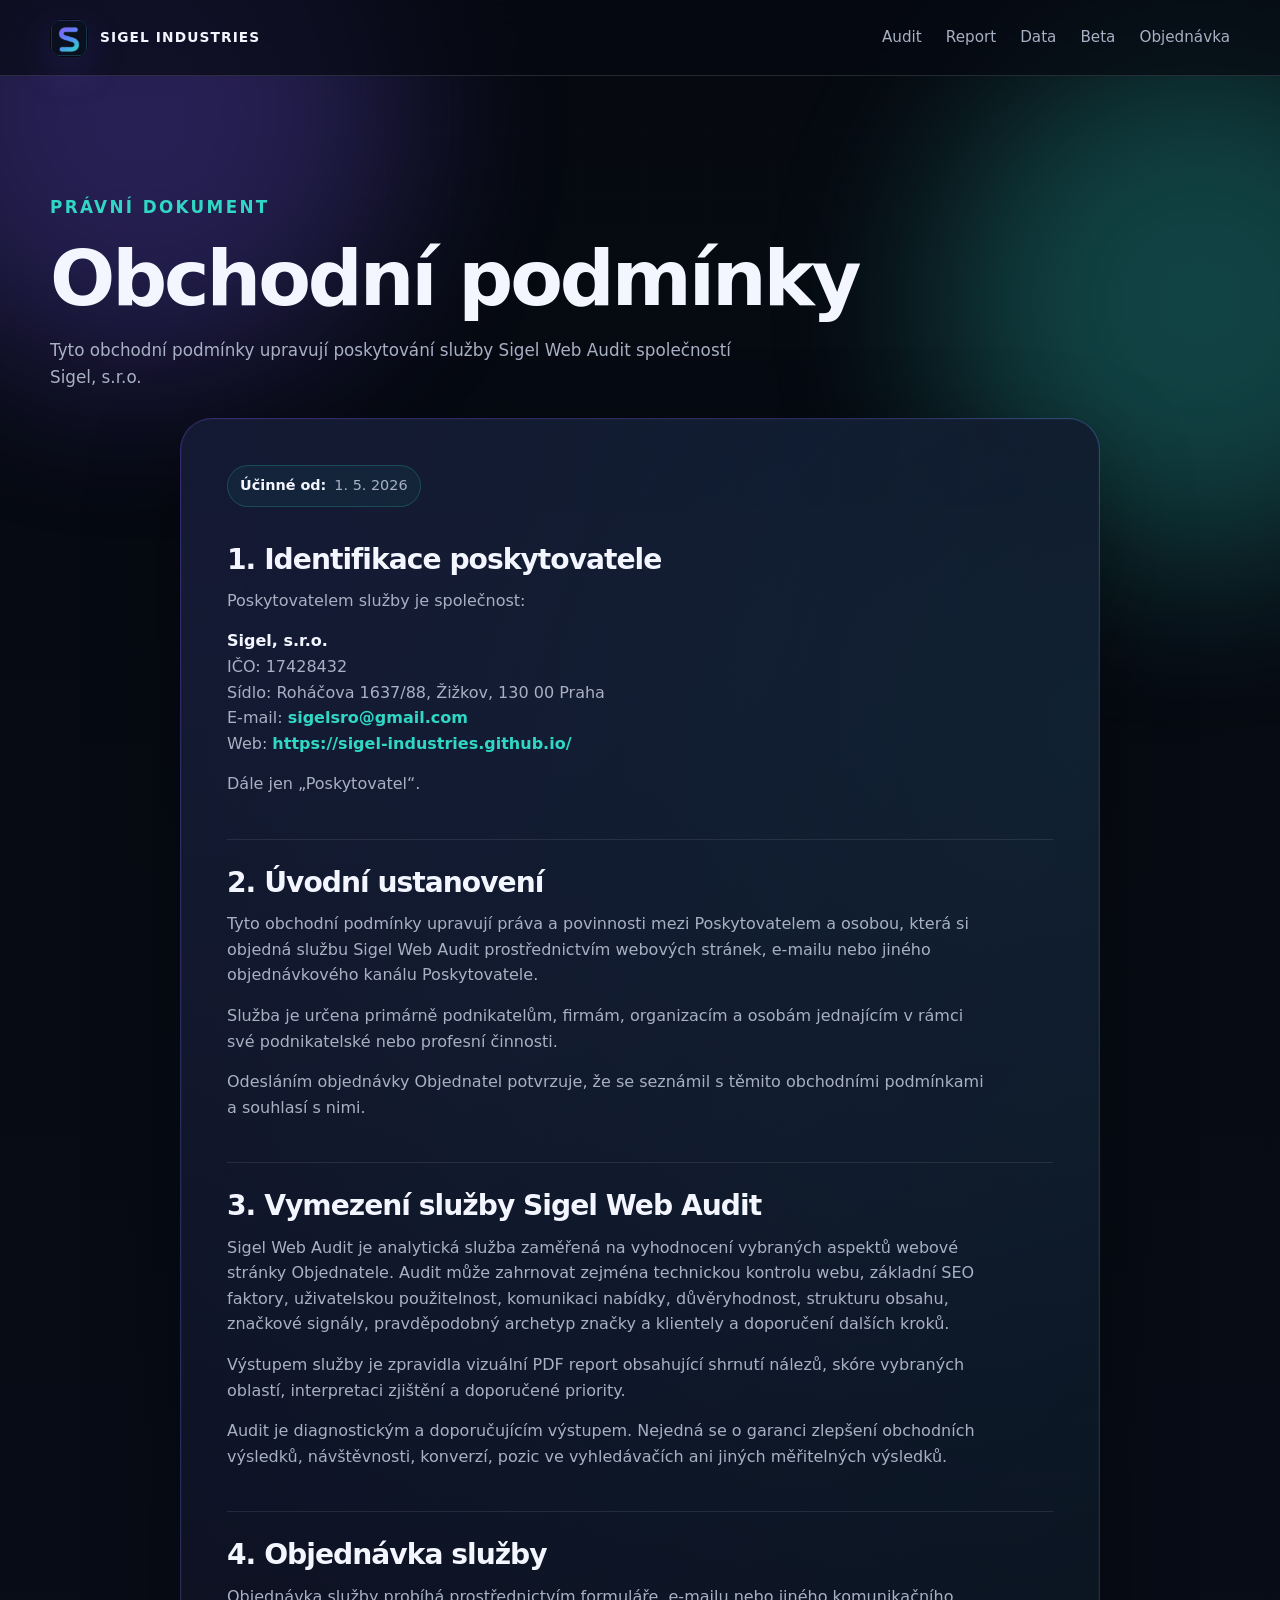
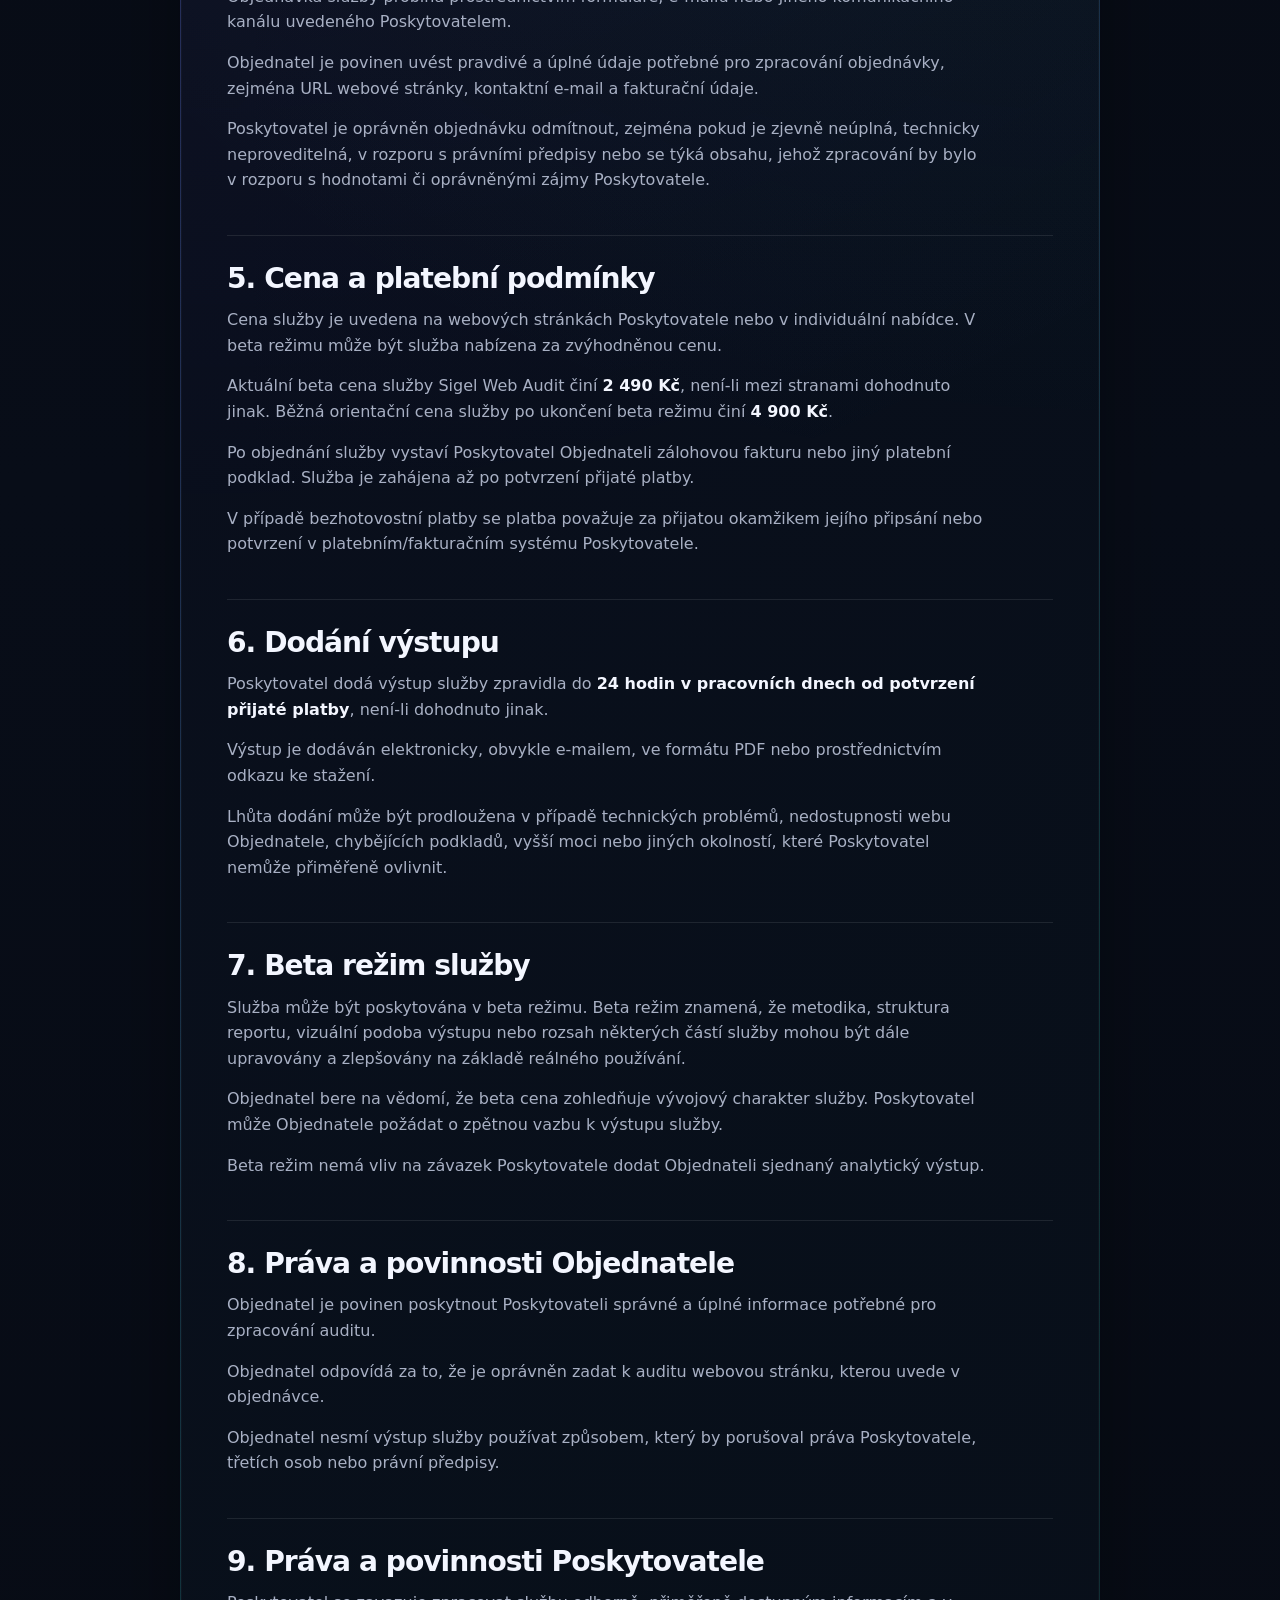
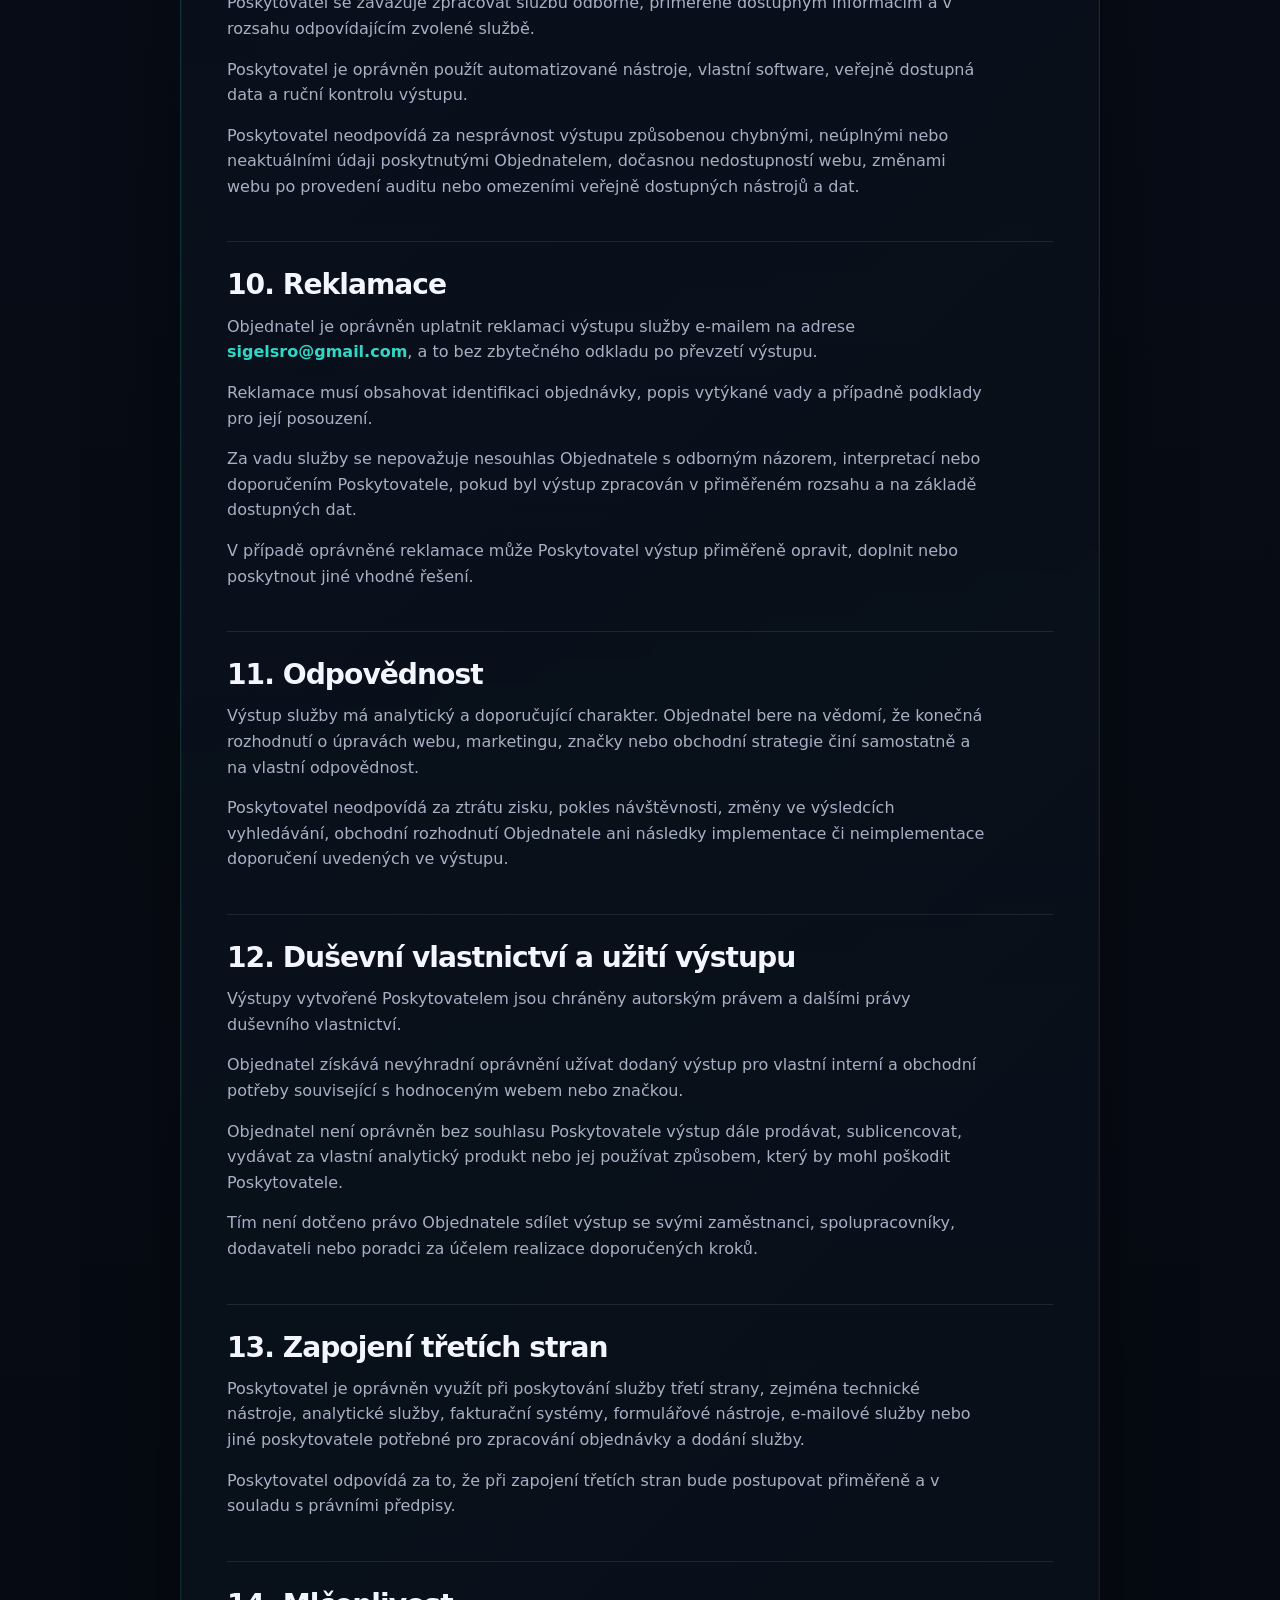
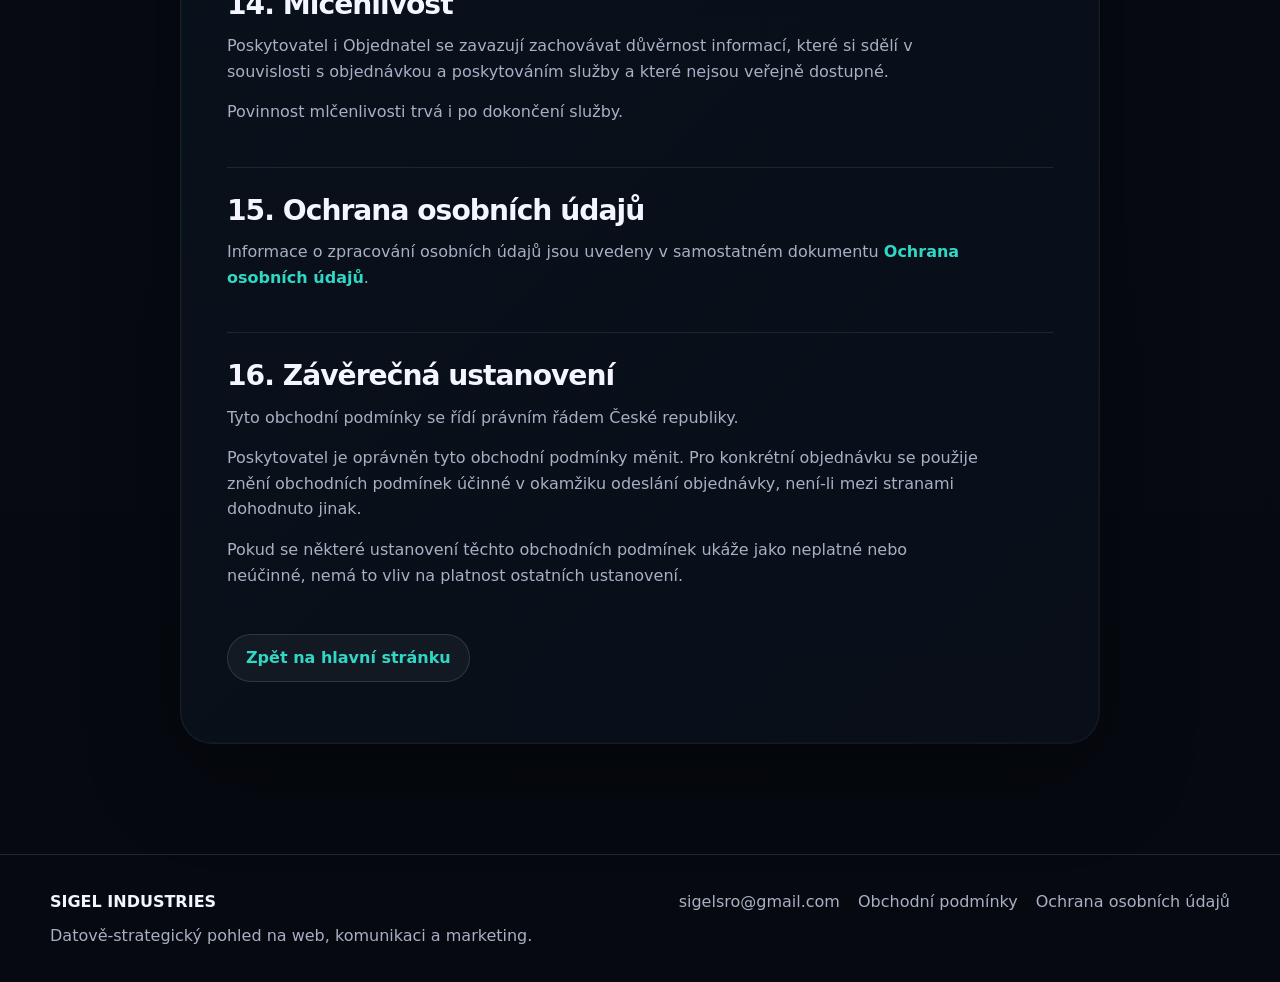
==== commit eacb3b24: "Update obchodni-podminky.html" ====
--- a/obchodni-podminky.html
+++ b/obchodni-podminky.html
@@ -1,6 +1,15 @@
 <!doctype html>
 <html lang="cs">
 <head>
+  <!-- Google tag (gtag.js) -->
+<script async src="https://www.googletagmanager.com/gtag/js?id=G-QZW7S98DC1"></script>
+<script>
+  window.dataLayer = window.dataLayer || [];
+  function gtag(){dataLayer.push(arguments);}
+  gtag('js', new Date());
+
+  gtag('config', 'G-QZW7S98DC1');
+</script>
   <meta charset="utf-8" />
   <meta name="viewport" content="width=device-width, initial-scale=1" />
 
--- a/style.css
+++ b/style.css
@@ -1420,3 +1420,289 @@
     transition: none;
   }
 }
+
+/* Legal pages */
+
+.legal-page {
+  padding-top: 118px;
+  padding-bottom: 110px;
+}
+
+.legal-page .section-heading {
+  max-width: 920px;
+  margin-bottom: 28px;
+}
+
+.legal-page .section-heading h1 {
+  font-size: clamp(2.8rem, 6vw, 5rem);
+  margin-bottom: 18px;
+}
+
+.legal-page .section-heading p {
+  max-width: 720px;
+  font-size: 1.05rem;
+}
+
+.legal-content {
+  max-width: 920px;
+  margin: 0 auto;
+  padding: clamp(24px, 4vw, 46px);
+  border: 1px solid transparent;
+  border-radius: 32px;
+  background:
+    linear-gradient(180deg, rgba(8, 13, 24, 0.97), rgba(8, 13, 24, 0.86)) padding-box,
+    linear-gradient(135deg, rgba(124, 92, 255, 0.38), rgba(49, 215, 197, 0.2), rgba(255, 255, 255, 0.06)) border-box;
+  box-shadow:
+    0 30px 90px rgba(0, 0, 0, 0.35),
+    0 0 0 1px rgba(255, 255, 255, 0.025) inset;
+  position: relative;
+  overflow: hidden;
+}
+
+.legal-content::before {
+  content: "";
+  position: absolute;
+  inset: 0;
+  pointer-events: none;
+  background:
+    radial-gradient(circle at 0% 0%, rgba(124, 92, 255, 0.11), transparent 34%),
+    radial-gradient(circle at 100% 6%, rgba(49, 215, 197, 0.09), transparent 28%);
+  opacity: 0.9;
+}
+
+.legal-content > * {
+  position: relative;
+  z-index: 1;
+}
+
+.legal-content p:first-child {
+  display: inline-flex;
+  align-items: center;
+  gap: 8px;
+  padding: 8px 12px;
+  margin-bottom: 28px;
+  border-radius: 999px;
+  border: 1px solid rgba(49, 215, 197, 0.22);
+  background: rgba(49, 215, 197, 0.055);
+  color: var(--muted);
+  font-size: 0.9rem;
+}
+
+.legal-content h2 {
+  font-size: clamp(1.28rem, 2.2vw, 1.85rem);
+  margin-top: 42px;
+  margin-bottom: 14px;
+  padding-top: 28px;
+  border-top: 1px solid rgba(255, 255, 255, 0.09);
+  letter-spacing: -0.035em;
+}
+
+.legal-content h2:first-of-type {
+  margin-top: 10px;
+  padding-top: 0;
+  border-top: none;
+}
+
+.legal-content p {
+  max-width: 760px;
+  margin-bottom: 15px;
+  color: var(--muted);
+  font-size: 1rem;
+}
+
+.legal-content strong {
+  color: var(--text);
+  font-weight: 800;
+}
+
+.legal-content a {
+  color: var(--accent-2);
+  font-weight: 750;
+  position: relative;
+}
+
+.legal-content a::after {
+  content: "";
+  position: absolute;
+  left: 0;
+  bottom: -3px;
+  width: 100%;
+  height: 1px;
+  background: currentColor;
+  transform: scaleX(0);
+  transform-origin: left;
+  transition: transform 0.22s ease;
+}
+
+.legal-content a:hover::after {
+  transform: scaleX(1);
+}
+
+.legal-backlink {
+  margin-top: 46px;
+}
+
+.legal-backlink a {
+  display: inline-flex;
+  align-items: center;
+  justify-content: center;
+  min-height: 48px;
+  padding: 0 18px;
+  border-radius: 999px;
+  border: 1px solid var(--line);
+  background: rgba(255, 255, 255, 0.045);
+}
+
+.legal-backlink a:hover {
+  background: rgba(49, 215, 197, 0.07);
+  border-color: rgba(49, 215, 197, 0.32);
+}
+
+@media (max-width: 760px) {
+  .legal-page {
+    padding-top: 82px;
+    padding-bottom: 86px;
+  }
+
+  .legal-content {
+    padding: 22px;
+    border-radius: 24px;
+  }
+
+  .legal-content h2 {
+    margin-top: 34px;
+    padding-top: 22px;
+  }
+
+  .legal-content p {
+    font-size: 0.96rem;
+  }
+
+  .legal-content p:first-child {
+    display: flex;
+    width: fit-content;
+    max-width: 100%;
+    flex-wrap: wrap;
+  }
+}
+
+.form-popup-card {
+  position: relative;
+  overflow: hidden;
+
+  max-width: 760px;
+  margin: 0 auto;
+
+  padding: 56px 52px;
+
+  border-radius: 32px;
+
+  background:
+    linear-gradient(
+      145deg,
+      rgba(255,255,255,0.06),
+      rgba(255,255,255,0.03)
+    );
+
+  border: 1px solid rgba(255,255,255,0.08);
+
+  backdrop-filter: blur(18px);
+
+  text-align: center;
+
+  box-shadow:
+    0 12px 40px rgba(0,0,0,0.32),
+    inset 0 1px 0 rgba(255,255,255,0.04);
+}
+
+.popup-glow {
+  position: absolute;
+  inset: auto;
+  width: 280px;
+  height: 280px;
+  background: radial-gradient(
+    circle,
+    rgba(255,140,0,0.18),
+    transparent 70%
+  );
+  top: -100px;
+  right: -80px;
+  pointer-events: none;
+}
+
+.popup-badge {
+  display: inline-flex;
+  align-items: center;
+  gap: 8px;
+  padding: 8px 14px;
+  border-radius: 999px;
+  background: rgba(255,140,0,0.12);
+  border: 1px solid rgba(255,140,0,0.25);
+  color: #ffb15c;
+  font-size: 12px;
+  font-weight: 700;
+  letter-spacing: 0.08em;
+  margin-bottom: 22px;
+}
+
+.form-popup-card h3 {
+  font-size: clamp(28px, 4vw, 42px);
+  line-height: 1.1;
+  margin-bottom: 18px;
+}
+
+.form-popup-card p {
+  max-width: 560px;
+  margin: 0 auto;
+  color: rgba(255,255,255,0.76);
+  line-height: 1.7;
+}
+
+.popup-features {
+  display: flex;
+  justify-content: center;
+  flex-wrap: wrap;
+  gap: 12px;
+
+  margin: 34px 0 30px;
+}
+
+.popup-features span {
+  padding: 10px 16px;
+  border-radius: 999px;
+  background: rgba(255,255,255,0.05);
+  border: 1px solid rgba(255,255,255,0.08);
+  font-size: 14px;
+  color: rgba(255,255,255,0.82);
+}
+
+.tally-trigger {
+  width: auto;
+  min-width: 320px;
+}
+
+.popup-note {
+  margin-top: 18px;
+  font-size: 13px;
+  opacity: 0.62;
+}
+
+@media (max-width: 768px) {
+  .form-popup-card {
+    padding: 34px 24px;
+  }
+
+  .popup-features {
+    flex-direction: column;
+    align-items: center;
+  }
+
+  .tally-trigger {
+    width: 100%;
+    min-width: unset;
+  }
+
+  .form-popup-card h3 {
+    font-size: 30px;
+  }
+}
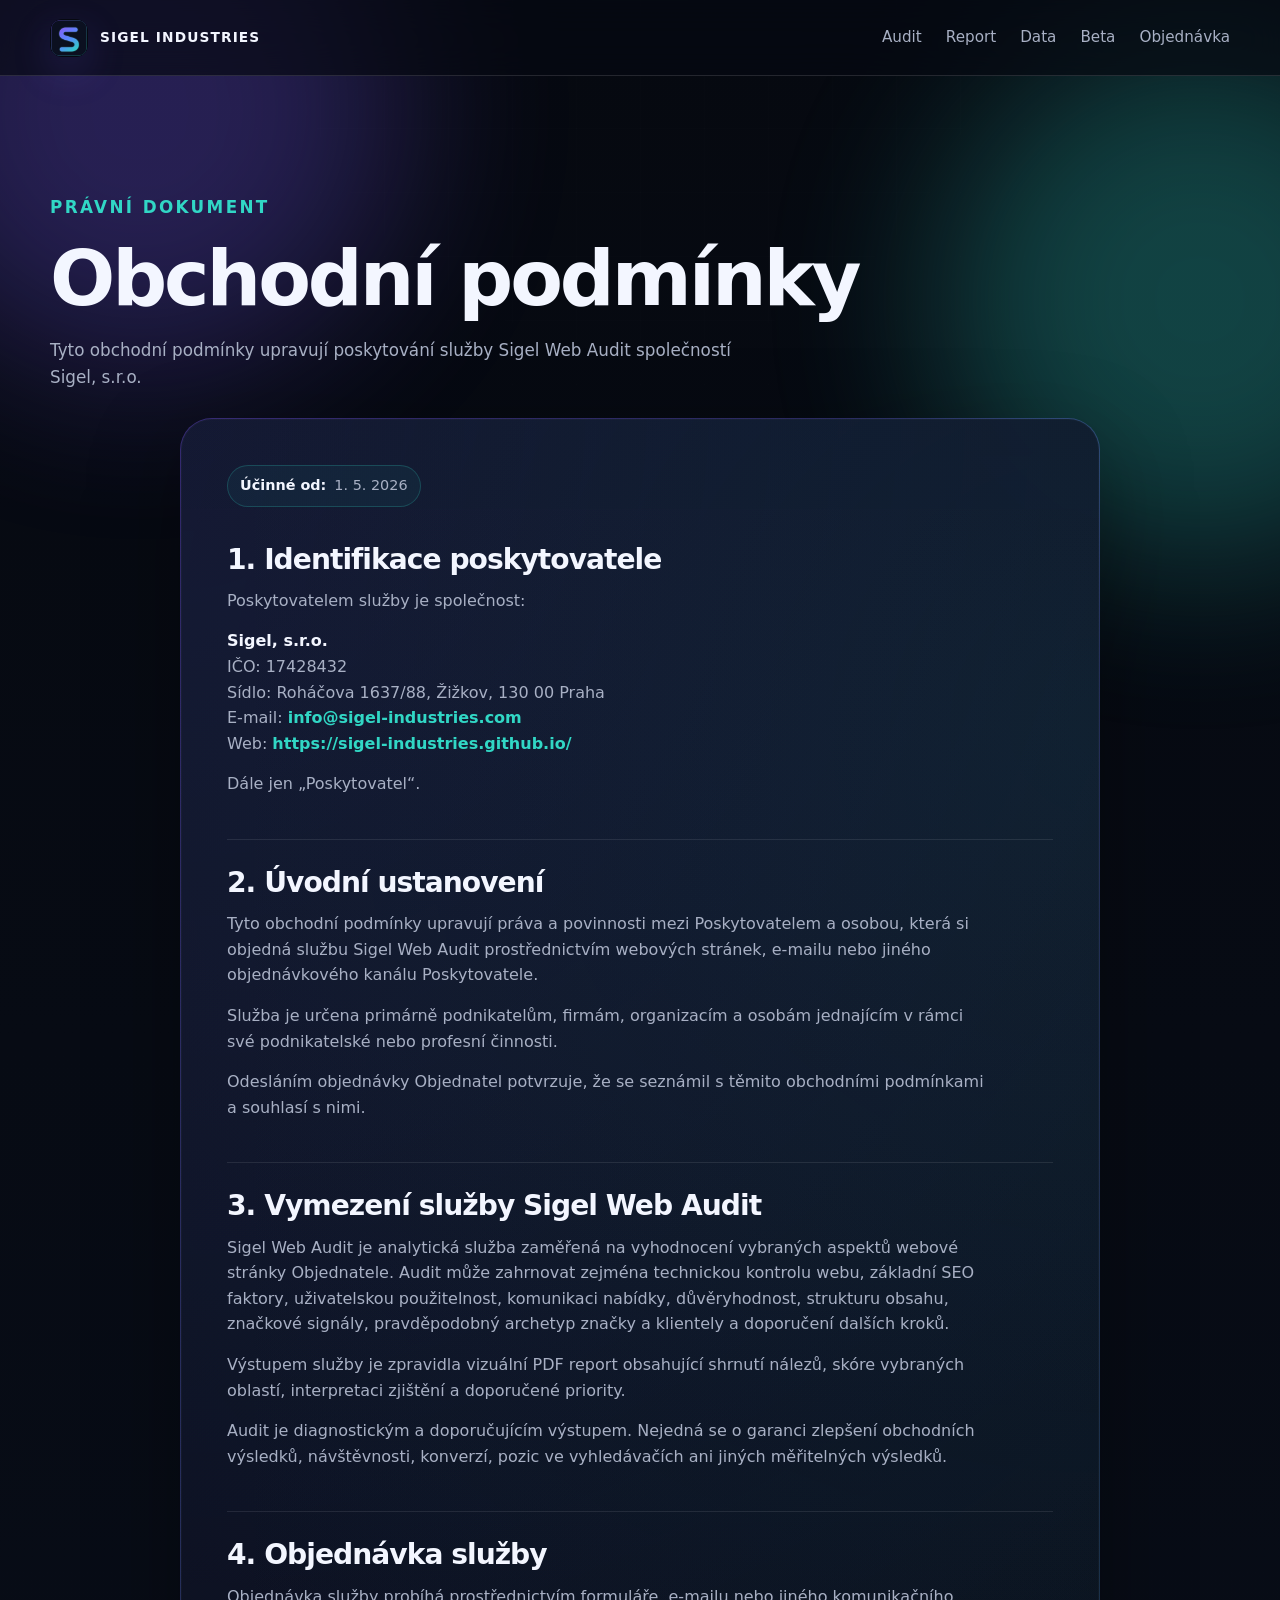
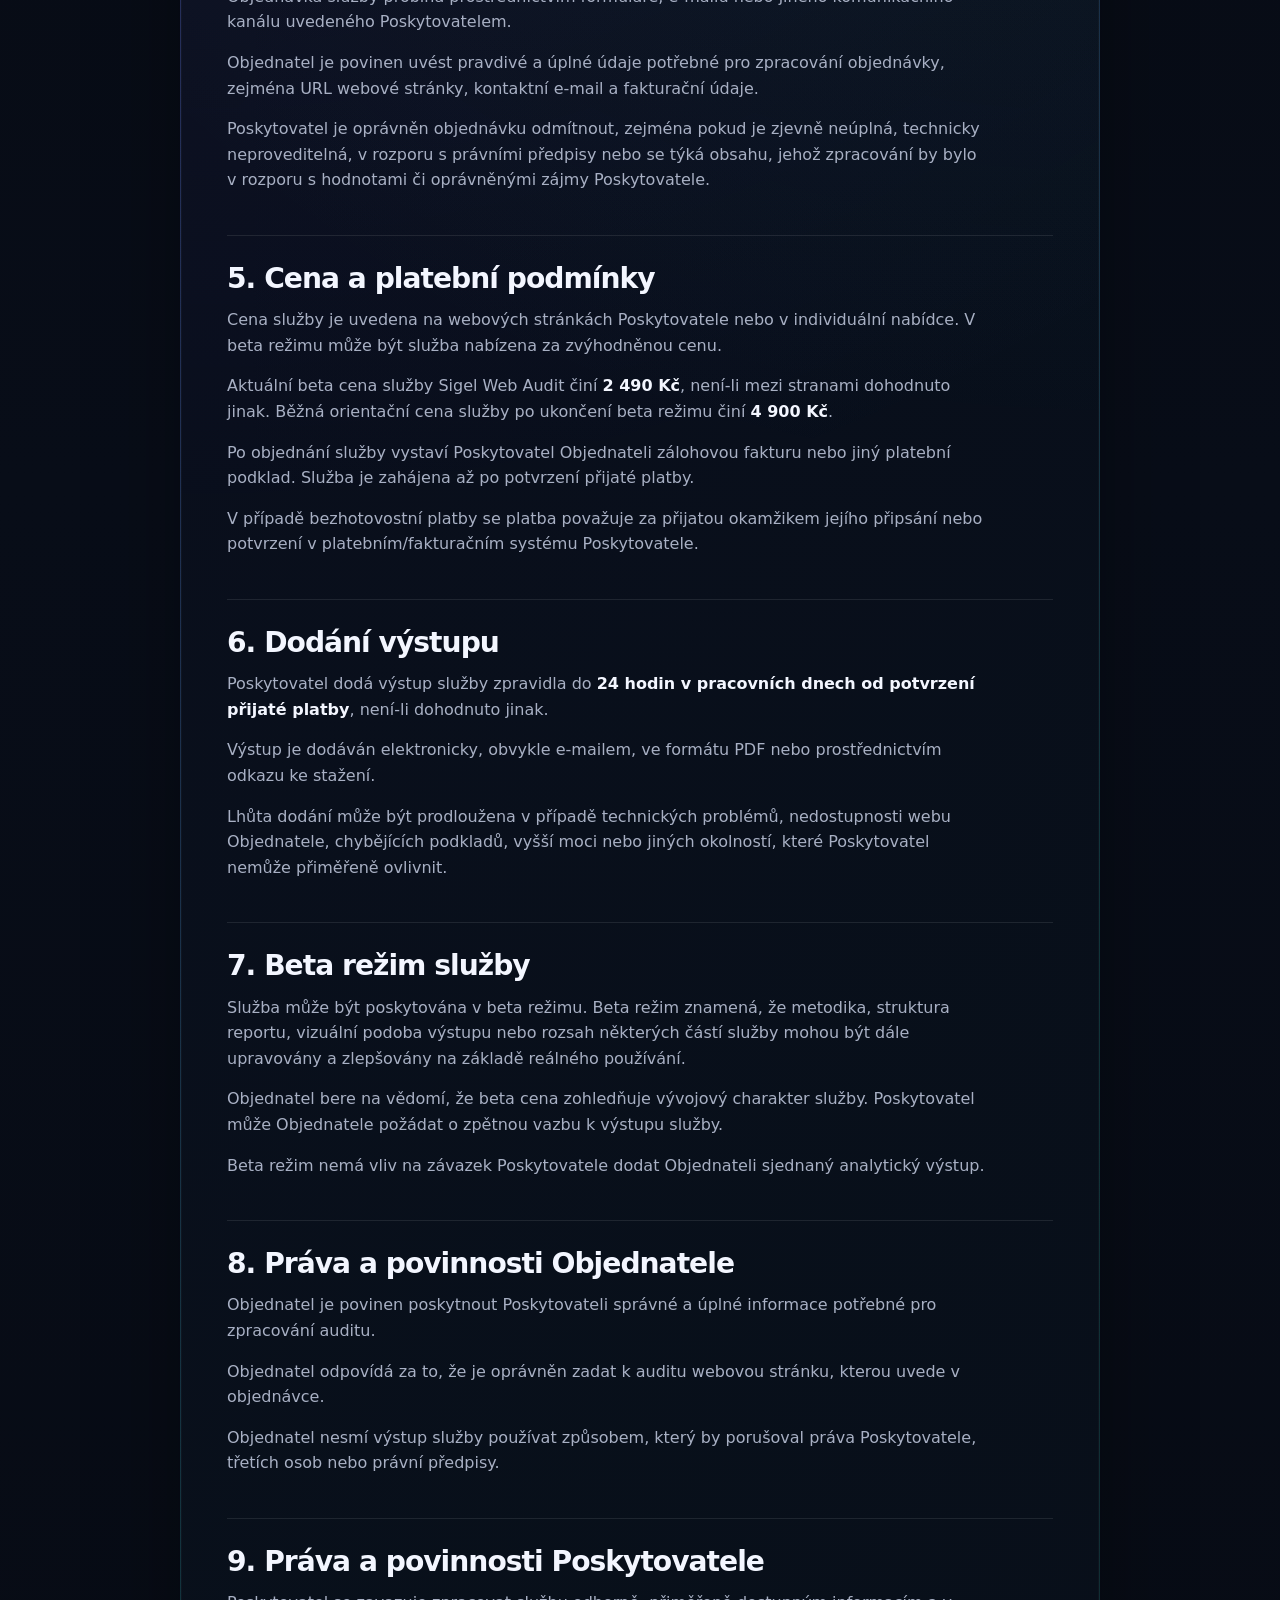
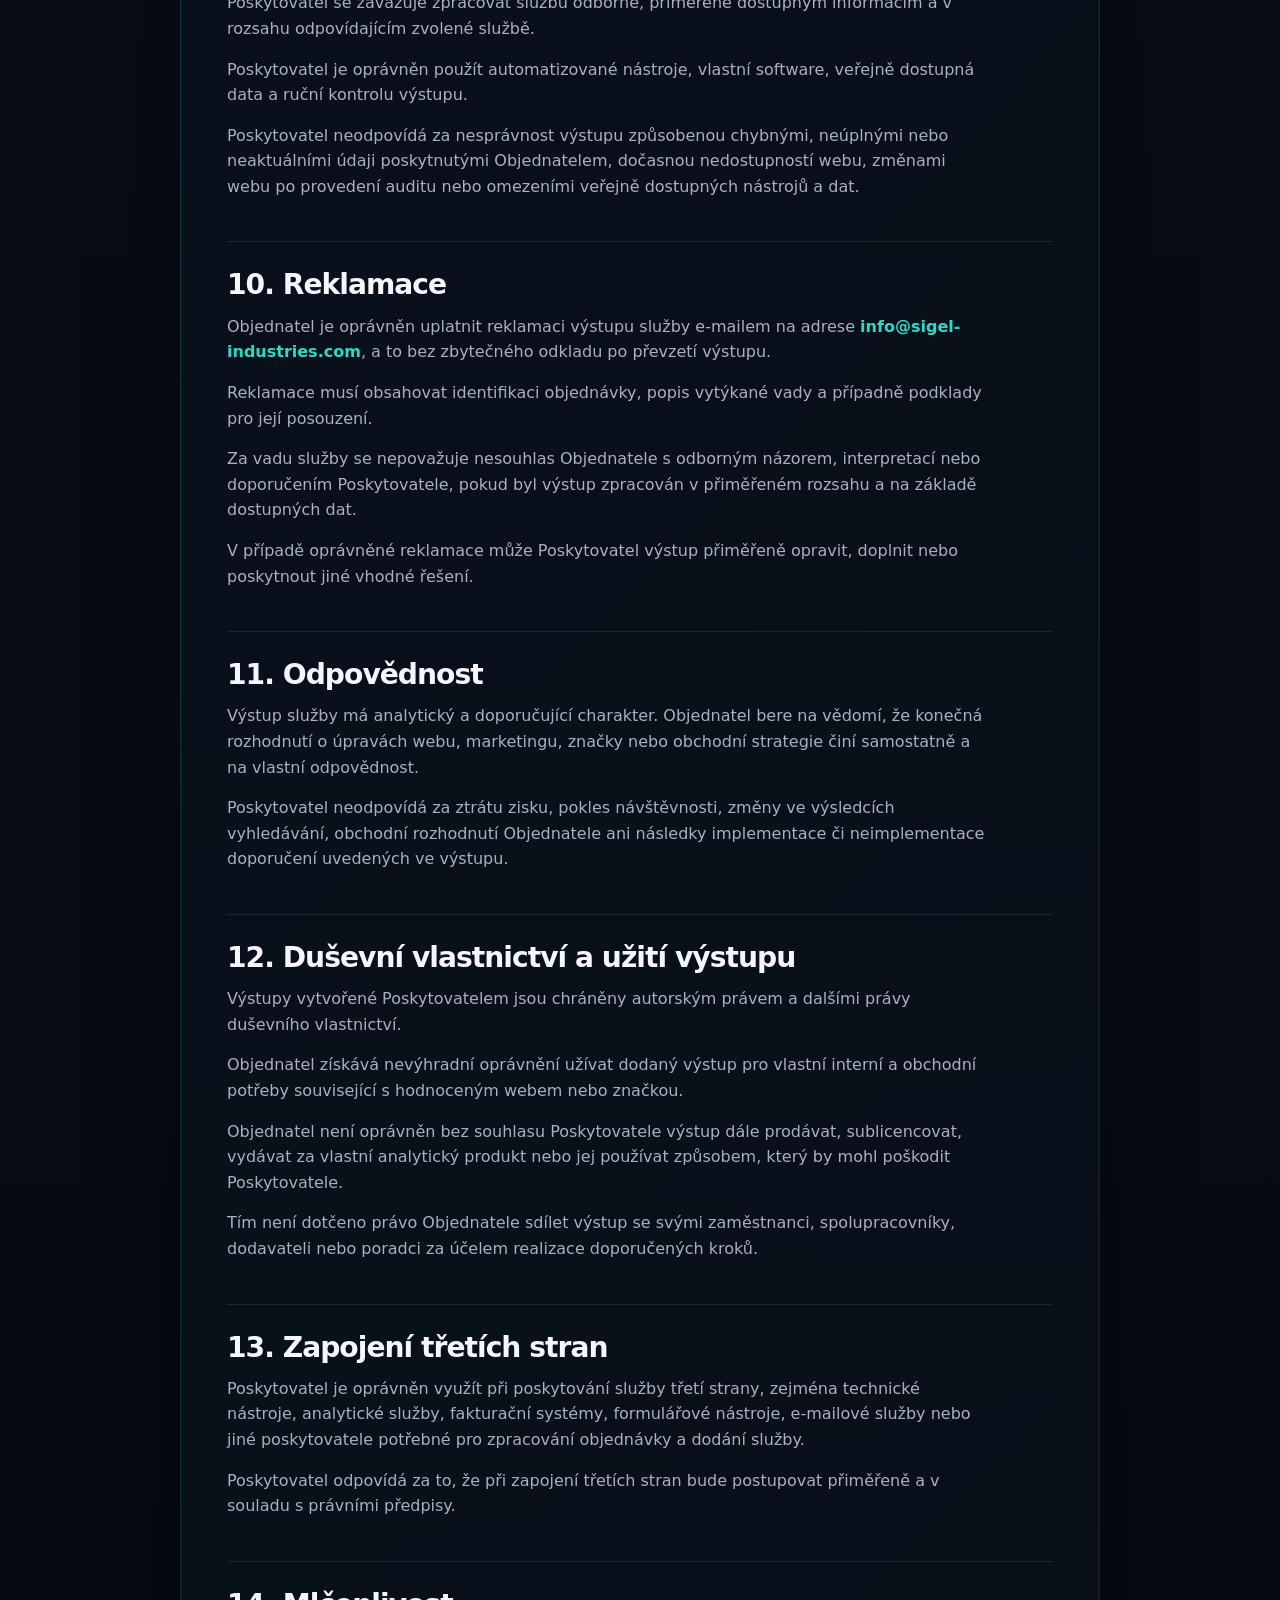
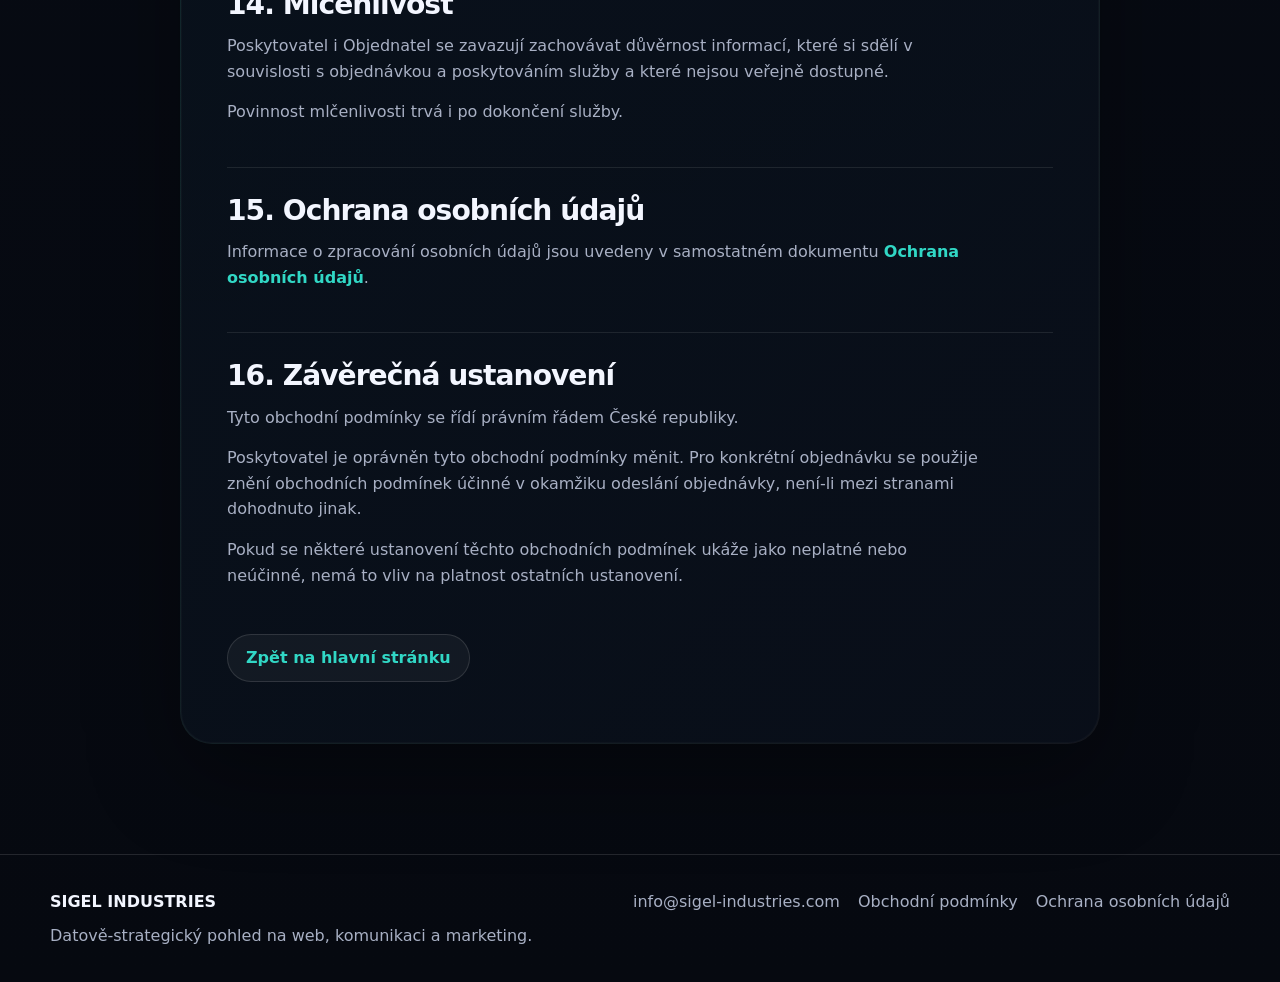
==== commit 6f7d1d72: "Update obchodni-podminky.html" ====
--- a/obchodni-podminky.html
+++ b/obchodni-podminky.html
@@ -73,7 +73,7 @@
             <strong>Sigel, s.r.o.</strong><br>
             IČO: 17428432<br>
             Sídlo: Roháčova 1637/88, Žižkov, 130 00 Praha<br>
-            E-mail: <a href="mailto:sigelsro@gmail.com">sigelsro@gmail.com</a><br>
+            E-mail: <a href="mailto:info@sigel-industries.com">info@sigel-industries.com</a><br>
             Web: <a href="https://sigel-industries.github.io/">https://sigel-industries.github.io/</a>
           </p>
           <p>
@@ -211,7 +211,7 @@
           <h2>10. Reklamace</h2>
           <p>
             Objednatel je oprávněn uplatnit reklamaci výstupu služby e-mailem na adrese
-            <a href="mailto:sigelsro@gmail.com">sigelsro@gmail.com</a>, a to bez zbytečného
+            <a href="mailto:info@sigel-industries.com">info@sigel-industries.com</a>, a to bez zbytečného
             odkladu po převzetí výstupu.
           </p>
           <p>
@@ -318,7 +318,7 @@
       </div>
 
       <div class="footer-links">
-        <a href="mailto:sigelsro@gmail.com">sigelsro@gmail.com</a>
+        <a href="mailto:info@sigel-industries.com">info@sigel-industries.com</a>
         <a href="obchodni-podminky.html">Obchodní podmínky</a>
         <a href="ochrana-osobnich-udaju.html">Ochrana osobních údajů</a>
       </div>
